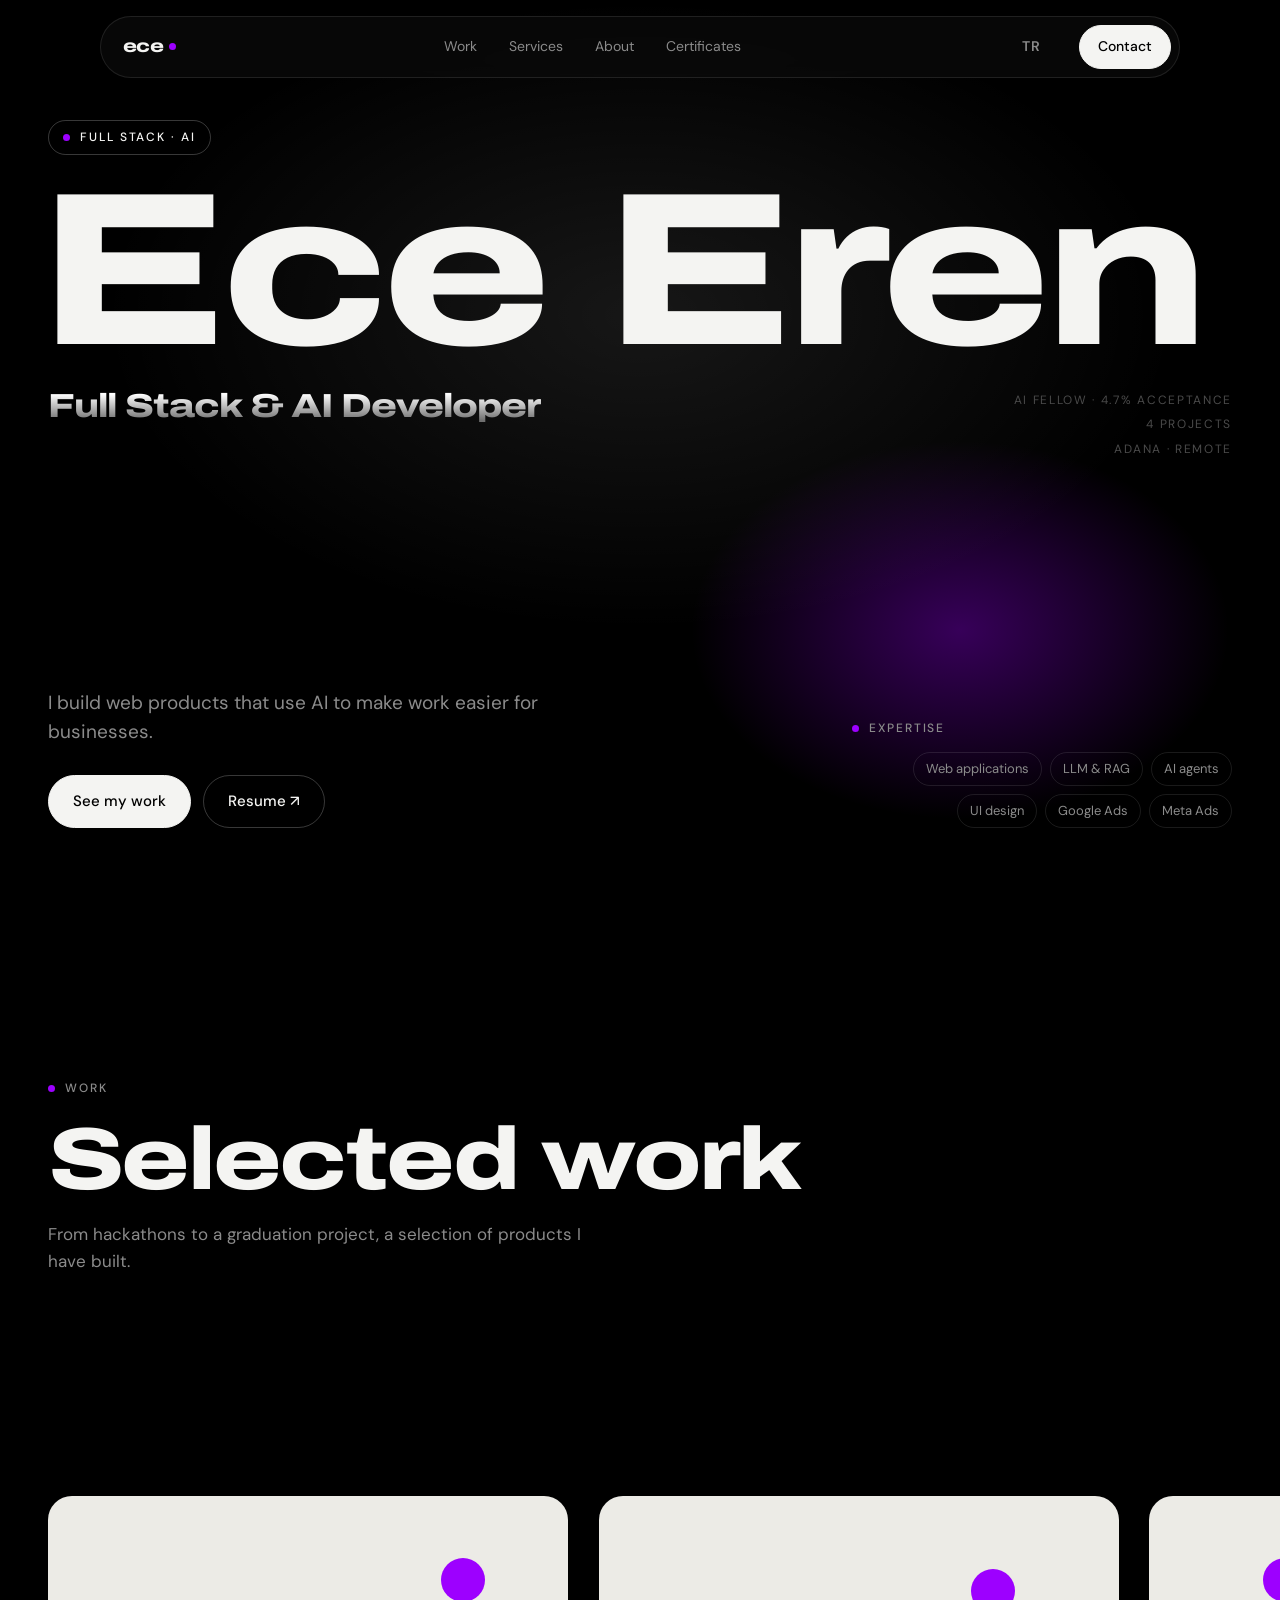
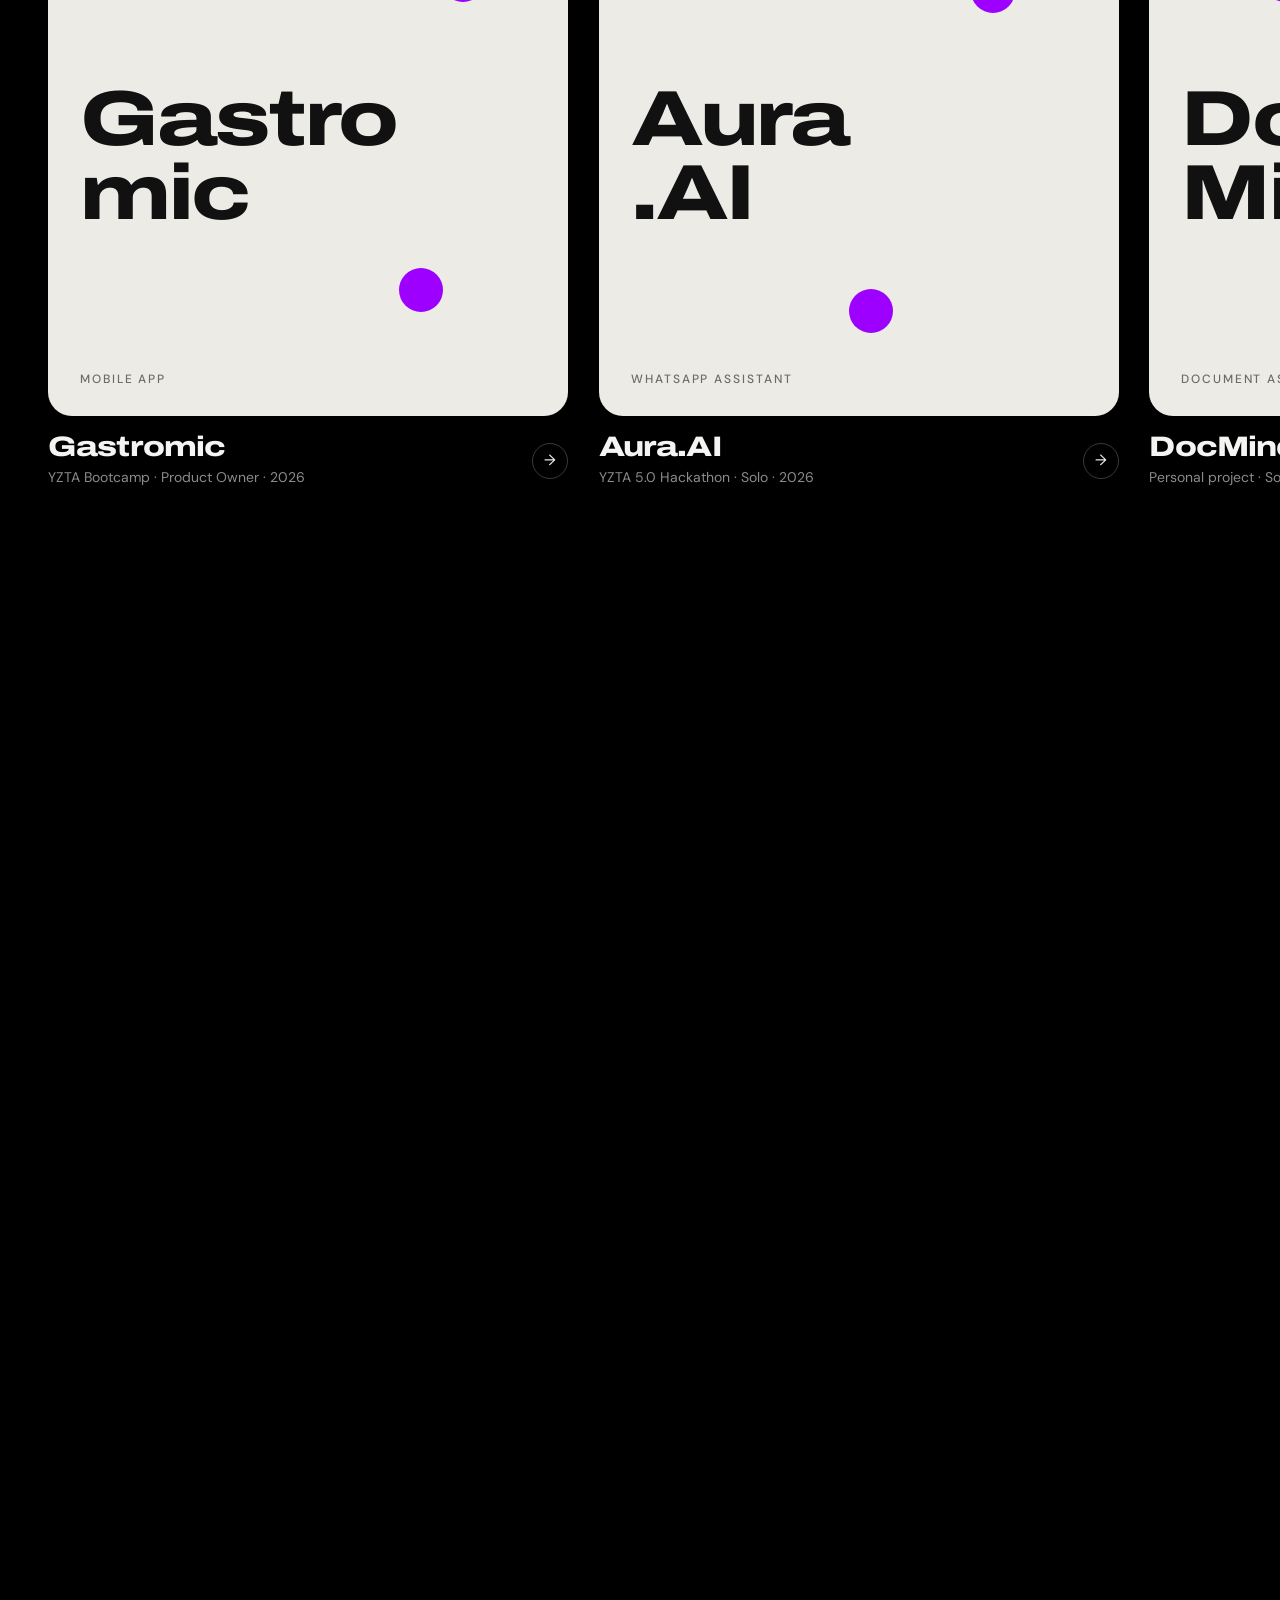
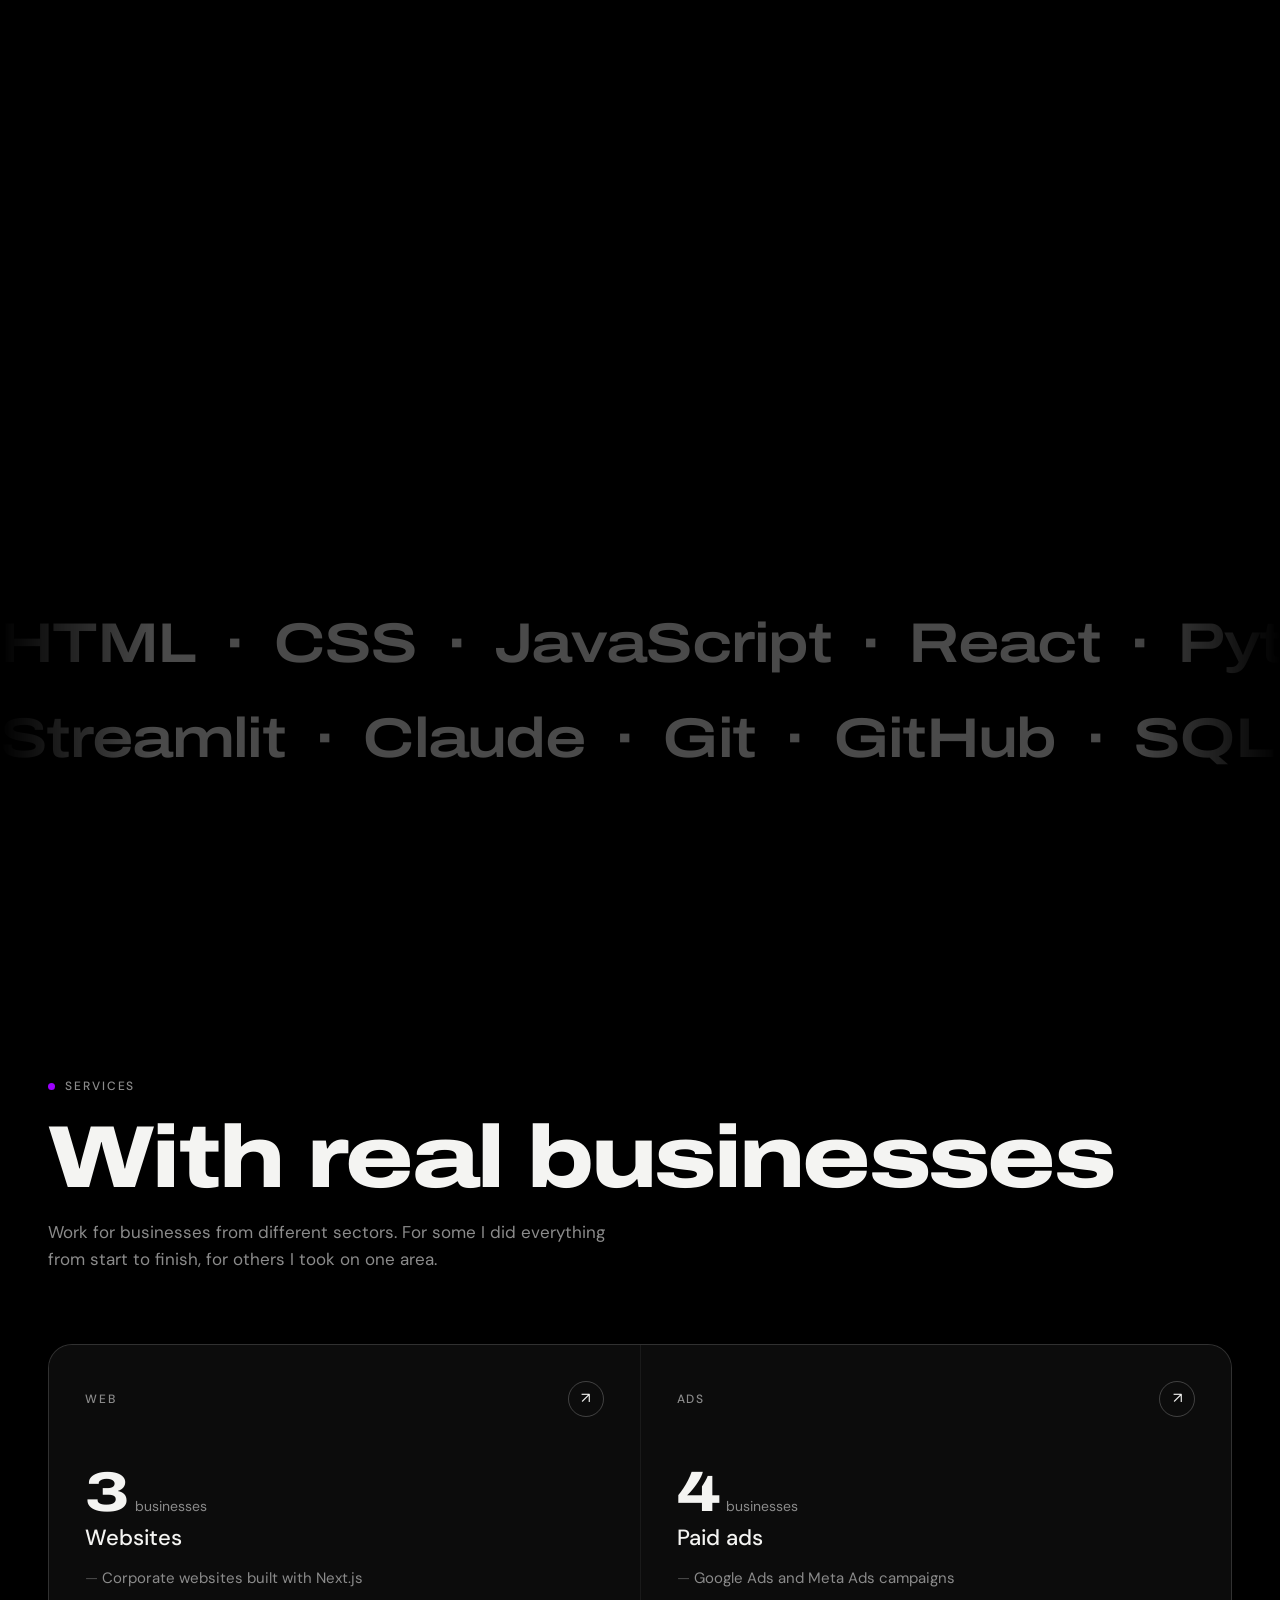
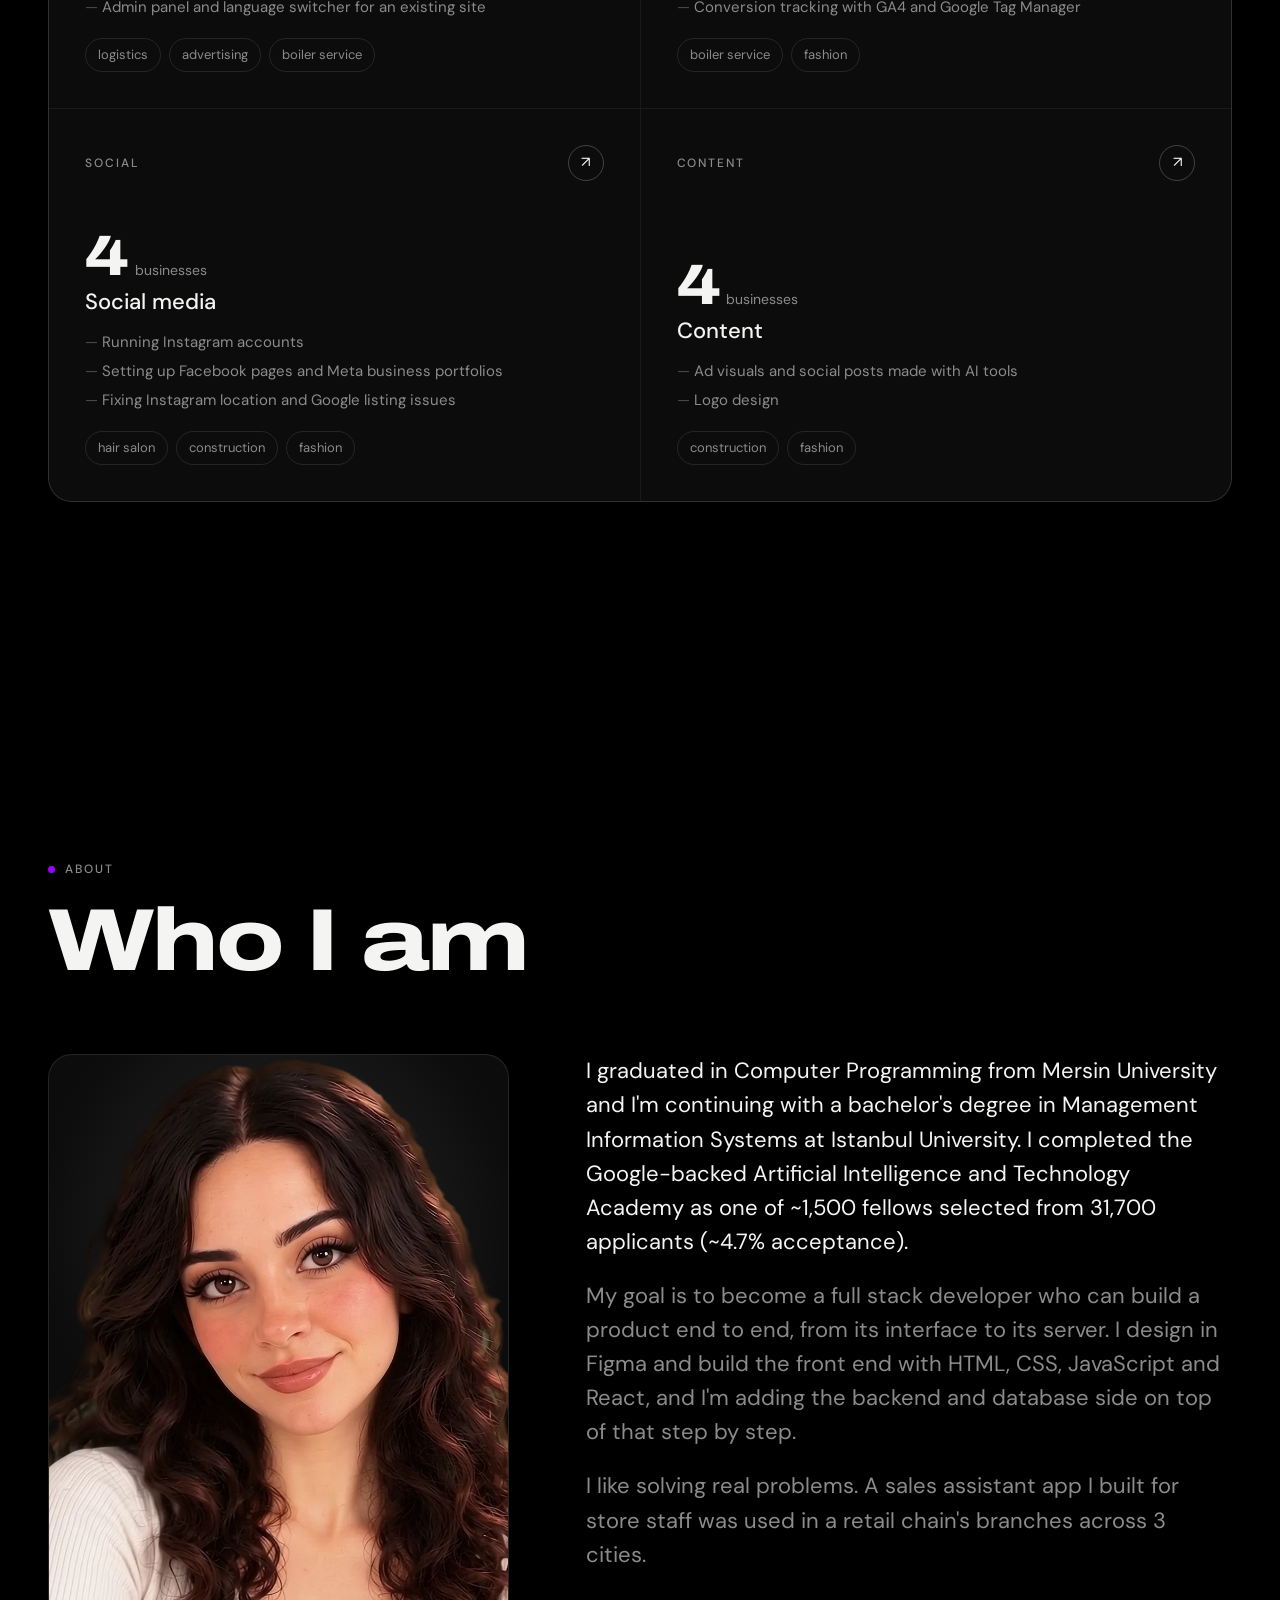
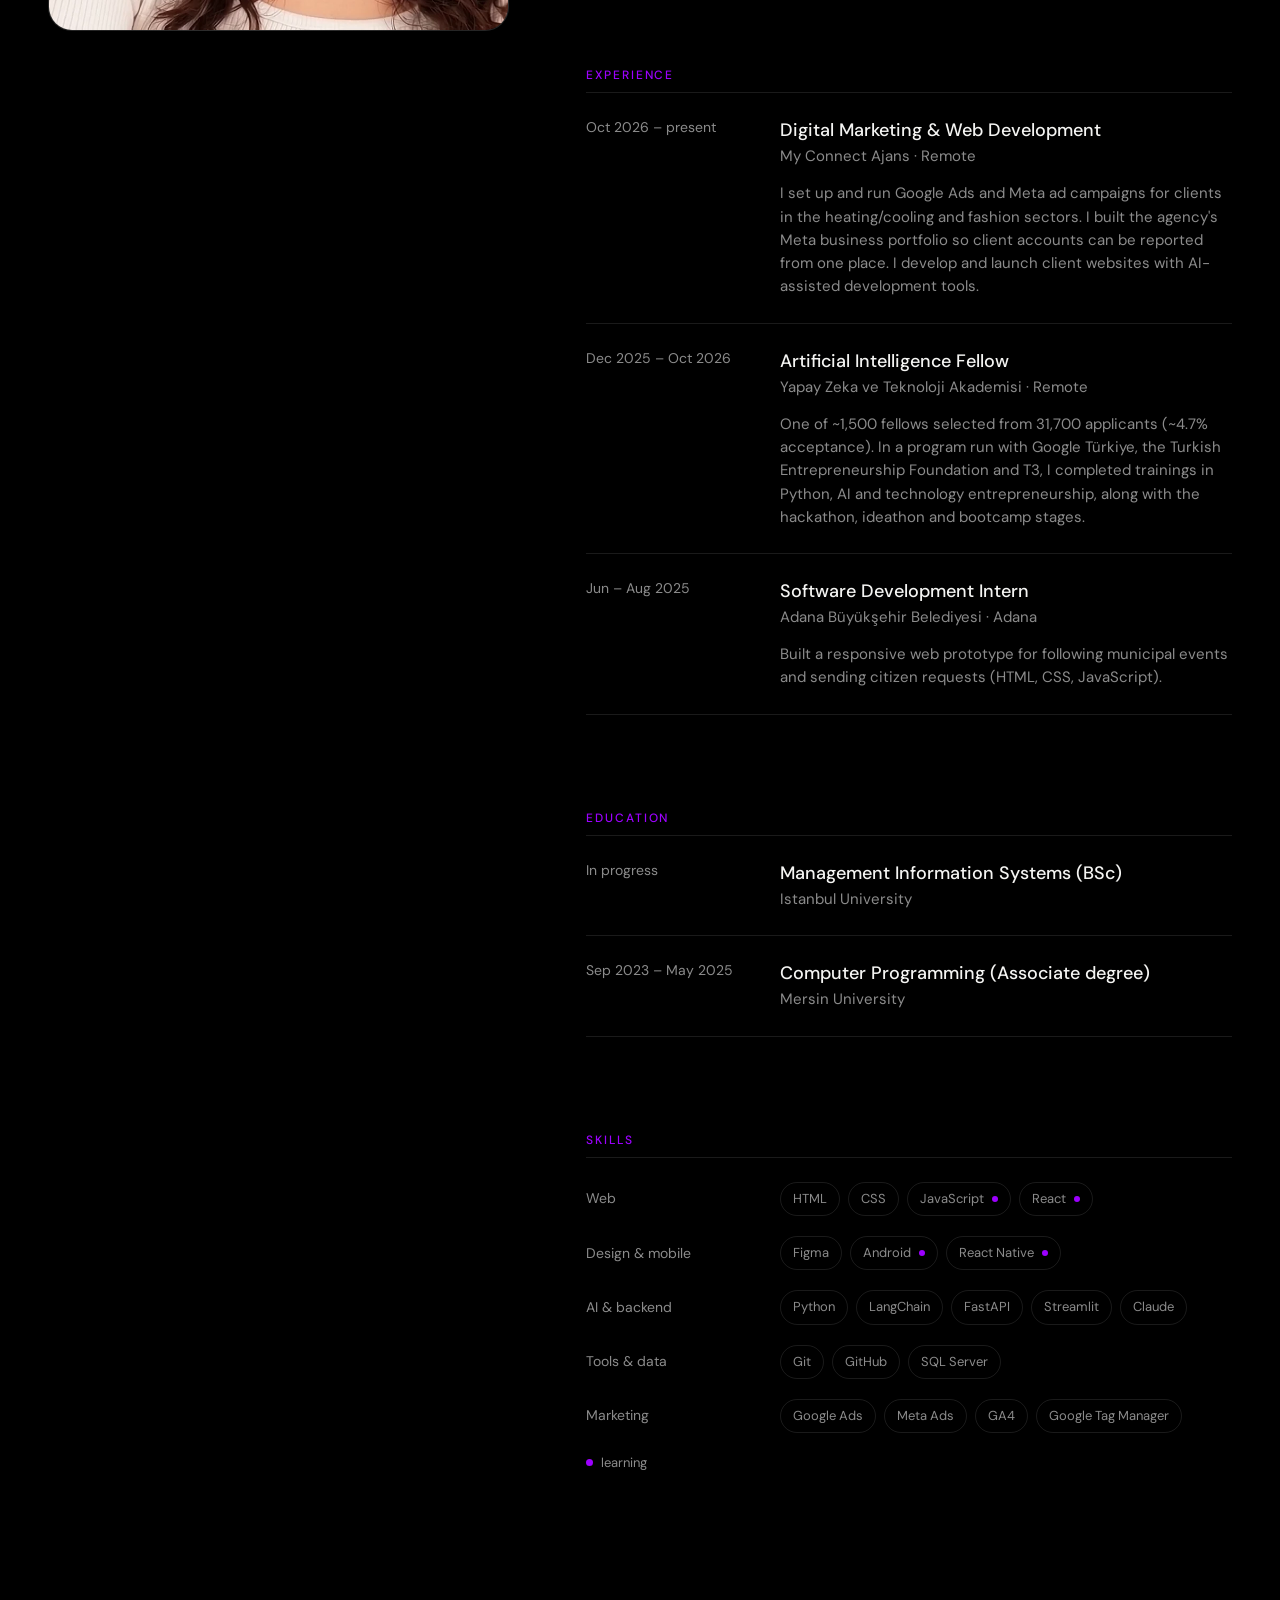
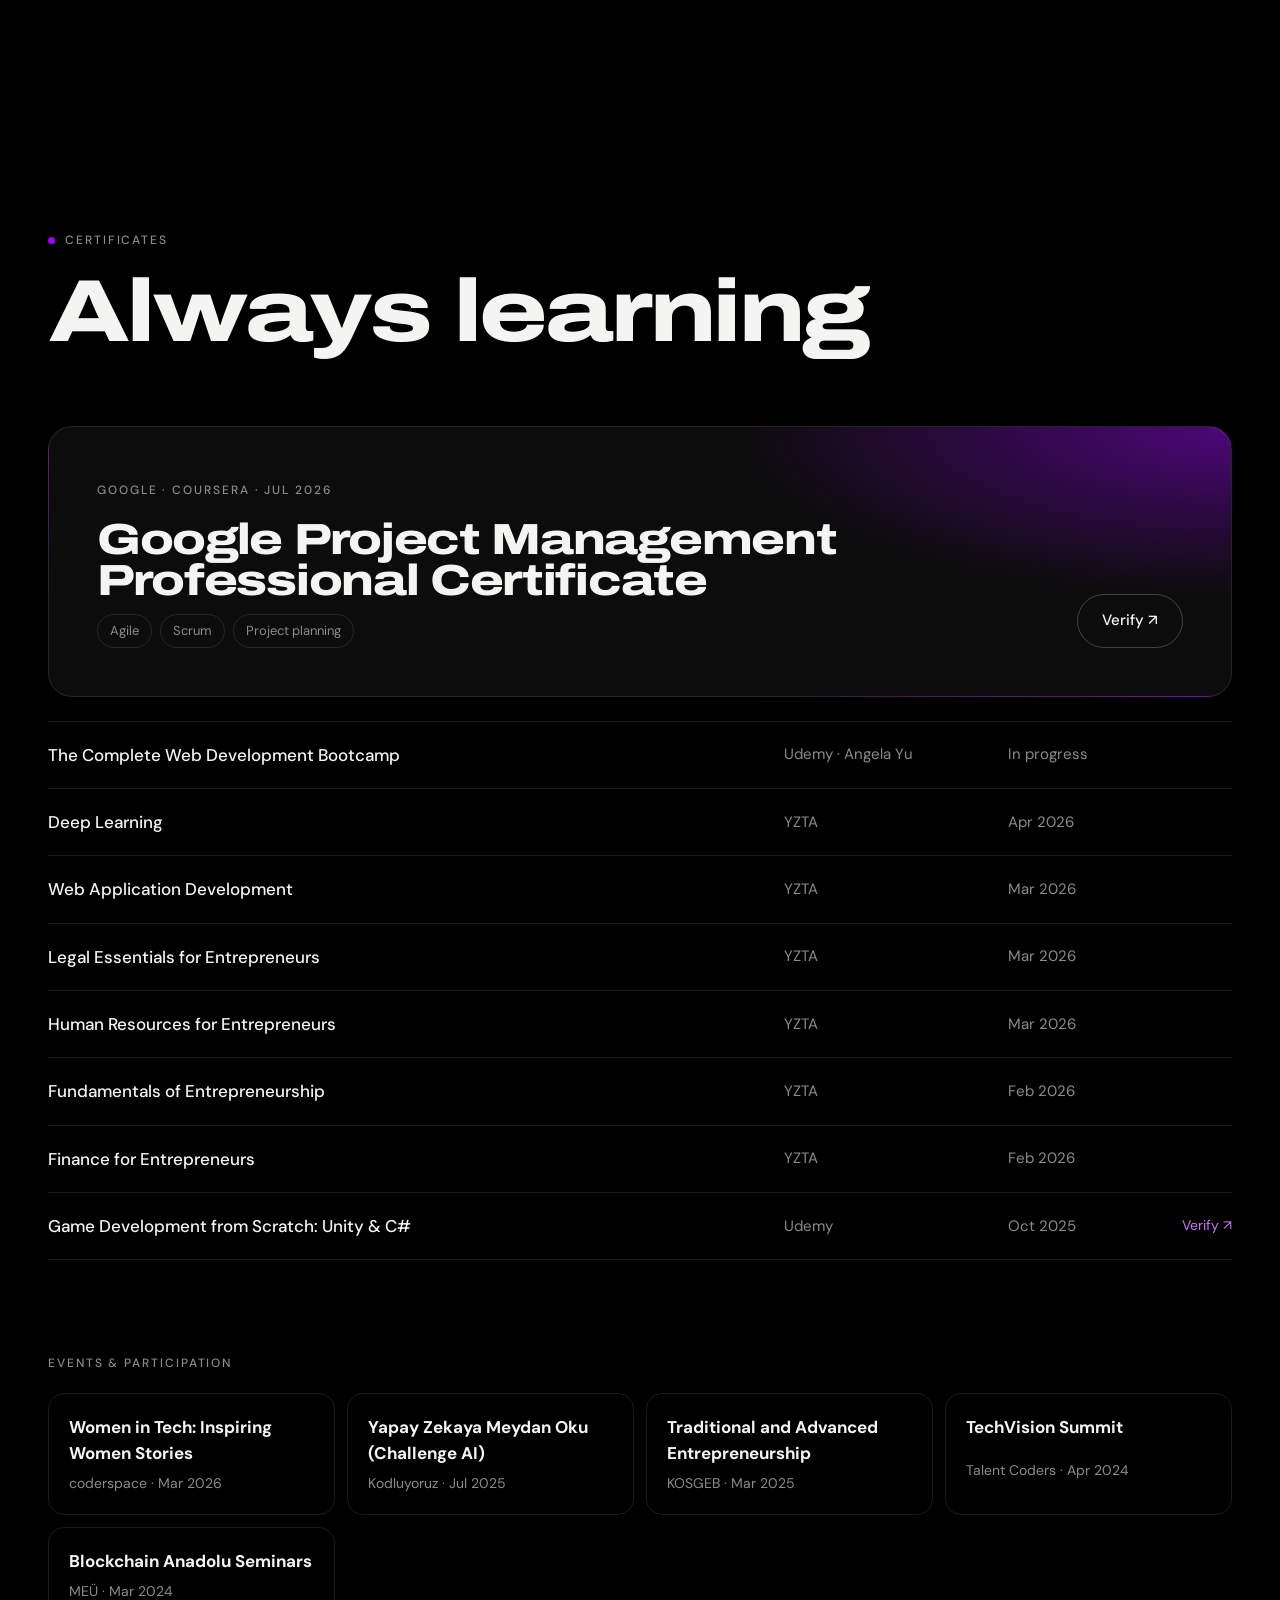
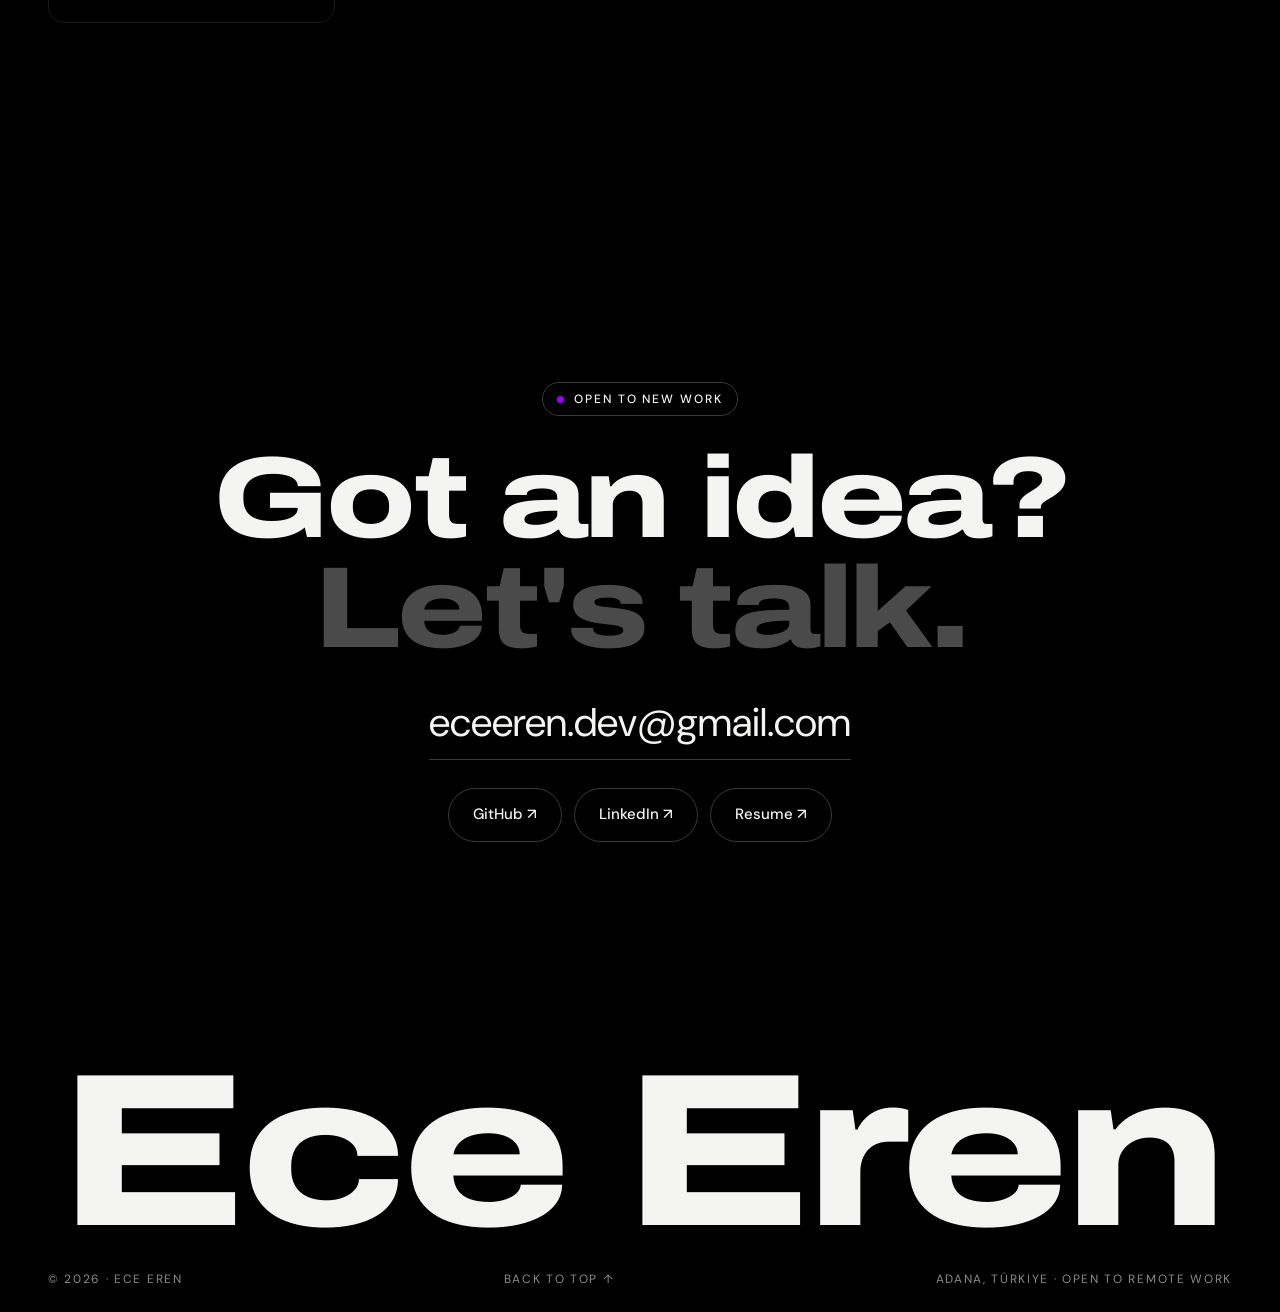
==== en/index.html @ c2cc489f "Portfolio site: TR and EN pages, project pages, cursor effect" ====
<!doctype html>
<html lang="en">
<head>
  <meta charset="UTF-8">
  <meta name="viewport" content="width=device-width, initial-scale=1">
  <title>Ece Eren — Full Stack &amp; AI Developer</title>
  <meta name="description" content="Ece Eren: full stack developer focused on AI. Projects, services, experience and contact.">
  <meta name="theme-color" content="#000000">
  <link rel="icon" href="/favicon.svg" type="image/svg+xml">
  <link rel="alternate" hreflang="tr" href="/">
  <link rel="alternate" hreflang="en" href="/en/">

  <link rel="preconnect" href="https://fonts.googleapis.com">
  <link rel="preconnect" href="https://fonts.gstatic.com" crossorigin>
  <link rel="stylesheet" href="https://fonts.googleapis.com/css2?family=Archivo:wdth,wght@125,600;125,800&family=DM+Sans:opsz,wght@9..40,400;9..40,500&display=swap">
  <link rel="stylesheet" href="/assets/css/style.css">
  <script src="/assets/js/cursor.js" defer></script>
</head>
<body>

  <!-- ===== NAVBAR ===== -->
  <header class="nav">
    <a class="nav__logo" href="/en/">ece<span class="dot"></span></a>
    <nav class="nav__links" aria-label="Main menu">
      <a href="#work">Work</a>
      <a href="#services">Services</a>
      <a href="#about">About</a>
      <a href="#certificates">Certificates</a>
    </nav>
    <a class="nav__lang" href="/" hreflang="tr" lang="tr" title="Türkçe'ye geç">TR</a>
    <a class="btn btn--solid" href="#contact">Contact</a>
  </header>

  <main>

    <!-- ===== HERO ===== -->
    <section class="hero">
      <span class="label label--pill rise"><span class="dot"></span>Full stack · AI</span>
      <h1 class="hero__name display rise rise--2" aria-label="Ece Eren"><span aria-hidden="true"><span class="ch">E</span><span class="ch">c</span><span class="ch">e</span> <span class="ch">E</span><span class="ch">r</span><span class="ch">e</span><span class="ch">n</span></span></h1>

      <div class="hero__sub rise rise--3">
        <p class="hero__title display fade-text">Full Stack &amp; AI Developer</p>
        <ul class="hero__meta">
          <li>AI fellow · 4.7% acceptance</li>
          <li>4 projects</li>
          <li>Adana · remote</li>
        </ul>
      </div>

      <div class="hero__bottom">
        <div class="hero__intro rise rise--4">
          <p class="hero__text">I build web products that use AI to make work easier for businesses.</p>
          <div class="btn-row">
            <a class="btn btn--solid" href="#work">See my work</a>
            <a class="btn" href="/assets/cv/Ece_Eren_CV_EN.pdf" target="_blank" rel="noopener">Resume ↗</a>
          </div>
        </div>

        <div class="expertise rise rise--4">
          <span class="label"><span class="dot"></span>Expertise</span>
          <div class="chips"><span class="chip">Web applications</span><span class="chip">LLM &amp; RAG</span><span class="chip">AI agents</span><span class="chip">UI design</span><span class="chip">Google Ads</span><span class="chip">Meta Ads</span></div>
        </div>
      </div>
    </section>

    <!-- ===== WORK ===== -->
    <section id="work" aria-labelledby="work-title">
      <div class="container work-head">
        <div class="section-head reveal">
          <span class="label"><span class="dot"></span>Work</span>
          <h2 id="work-title" class="display">Selected work</h2>
          <p>From hackathons to a graduation project, a selection of products I have built.</p>
        </div>
      </div>

      <div class="work">
        <div class="work__sticky">
          <div class="work__track">

            <a class="card" href="/en/projects/gastromic.html">
              <div class="card__media">
                <div class="card__type display" aria-hidden="true">
                  <span class="dot"></span><span class="dot"></span>
                  <span>Gastro<br>mic</span>
                  <span class="card__kind">Mobile app</span>
                </div>
              </div>
              <div class="card__info">
                <div>
                  <h3 class="card__title display">Gastromic</h3>
                  <p class="card__sub">YZTA Bootcamp · Product Owner · 2026</p>
                </div>
                <span class="arrow" aria-hidden="true">→</span>
              </div>
            </a>

            <a class="card" href="/en/projects/aura-ai.html">
              <div class="card__media">
                <div class="card__type display" aria-hidden="true">
                  <span class="dot"></span><span class="dot"></span>
                  <span>Aura<br>.AI</span>
                  <span class="card__kind">WhatsApp assistant</span>
                </div>
              </div>
              <div class="card__info">
                <div>
                  <h3 class="card__title display">Aura.AI</h3>
                  <p class="card__sub">YZTA 5.0 Hackathon · Solo · 2026</p>
                </div>
                <span class="arrow" aria-hidden="true">→</span>
              </div>
            </a>

            <a class="card" href="/en/projects/docmind-ai.html">
              <div class="card__media">
                <div class="card__type display" aria-hidden="true">
                  <span class="dot"></span><span class="dot"></span>
                  <span>Doc<br>Mind</span>
                  <span class="card__kind">Document assistant · RAG</span>
                </div>
              </div>
              <div class="card__info">
                <div>
                  <h3 class="card__title display">DocMind-AI</h3>
                  <p class="card__sub">Personal project · Solo · 2026</p>
                </div>
                <span class="arrow" aria-hidden="true">→</span>
              </div>
            </a>

            <a class="card" href="/en/projects/expotrack.html">
              <div class="card__media">
                <div class="card__type display" aria-hidden="true">
                  <span class="dot"></span><span class="dot"></span>
                  <span>Expo<br>Track</span>
                  <span class="card__kind">Web app</span>
                </div>
              </div>
              <div class="card__info">
                <div>
                  <h3 class="card__title display">ExpoTrack</h3>
                  <p class="card__sub">Graduation project · 2025</p>
                </div>
                <span class="arrow" aria-hidden="true">→</span>
              </div>
            </a>

          </div>
        </div>
      </div>
    </section>

    <!-- ===== TECH MARQUEE ===== -->
    <div class="marquee" aria-label="Technologies I use">
      <div class="marquee__track">
        <span>HTML</span><span>CSS</span><span>JavaScript</span><span>React</span><span>Python</span><span>FastAPI</span><span>LangChain</span><span>Figma</span>
        <span aria-hidden="true">HTML</span><span aria-hidden="true">CSS</span><span aria-hidden="true">JavaScript</span><span aria-hidden="true">React</span><span aria-hidden="true">Python</span><span aria-hidden="true">FastAPI</span><span aria-hidden="true">LangChain</span><span aria-hidden="true">Figma</span>
      </div>
      <div class="marquee__track marquee__track--reverse" aria-hidden="true">
        <span>Streamlit</span><span>Claude</span><span>Git</span><span>GitHub</span><span>SQL Server</span><span>Google Ads</span><span>Meta Ads</span><span>GA4</span>
        <span>Streamlit</span><span>Claude</span><span>Git</span><span>GitHub</span><span>SQL Server</span><span>Google Ads</span><span>Meta Ads</span><span>GA4</span>
      </div>
    </div>

    <!-- ===== SERVICES ===== -->
    <section id="services" class="section" aria-labelledby="services-title">
      <div class="container">
        <div class="section-head reveal">
          <span class="label"><span class="dot"></span>Services</span>
          <h2 id="services-title" class="display">With real businesses</h2>
          <p>Work for businesses from different sectors. For some I did everything from start to finish, for others I took on one area.</p>
        </div>

        <div class="services reveal">
          <a class="service" href="#contact">
            <div class="service__top">
              <span class="label">Web</span>
              <span class="arrow" aria-hidden="true">↗</span>
            </div>
            <div>
              <p class="service__count">3<small>businesses</small></p>
              <h3>Websites</h3>
              <ul>
                <li>Corporate websites built with Next.js</li>
                <li>Admin panel and language switcher for an existing site</li>
              </ul>
              <div class="chips"><span class="chip">logistics</span><span class="chip">advertising</span><span class="chip">boiler service</span></div>
            </div>
          </a>

          <a class="service" href="#contact">
            <div class="service__top">
              <span class="label">Ads</span>
              <span class="arrow" aria-hidden="true">↗</span>
            </div>
            <div>
              <p class="service__count">4<small>businesses</small></p>
              <h3>Paid ads</h3>
              <ul>
                <li>Google Ads and Meta Ads campaigns</li>
                <li>Conversion tracking with GA4 and Google Tag Manager</li>
              </ul>
              <div class="chips"><span class="chip">boiler service</span><span class="chip">fashion</span></div>
            </div>
          </a>

          <a class="service" href="#contact">
            <div class="service__top">
              <span class="label">Social</span>
              <span class="arrow" aria-hidden="true">↗</span>
            </div>
            <div>
              <p class="service__count">4<small>businesses</small></p>
              <h3>Social media</h3>
              <ul>
                <li>Running Instagram accounts</li>
                <li>Setting up Facebook pages and Meta business portfolios</li>
                <li>Fixing Instagram location and Google listing issues</li>
              </ul>
              <div class="chips"><span class="chip">hair salon</span><span class="chip">construction</span><span class="chip">fashion</span></div>
            </div>
          </a>

          <a class="service" href="#contact">
            <div class="service__top">
              <span class="label">Content</span>
              <span class="arrow" aria-hidden="true">↗</span>
            </div>
            <div>
              <p class="service__count">4<small>businesses</small></p>
              <h3>Content</h3>
              <ul>
                <li>Ad visuals and social posts made with AI tools</li>
                <li>Logo design</li>
              </ul>
              <div class="chips"><span class="chip">construction</span><span class="chip">fashion</span></div>
            </div>
          </a>
        </div>
      </div>
    </section>

    <!-- ===== ABOUT ===== -->
    <section id="about" class="section" aria-labelledby="about-title">
      <div class="container">
        <div class="section-head reveal">
          <span class="label"><span class="dot"></span>About</span>
          <h2 id="about-title" class="display">Who I am</h2>
        </div>

        <div class="about">
          <div class="about__portrait">
            <img src="/assets/img/portrait.webp" alt="Illustrated portrait of Ece Eren" loading="lazy">
          </div>

          <div>
            <div class="story reveal">
              <p>I graduated in Computer Programming from Mersin University and I'm continuing with a bachelor's degree in Management Information Systems at Istanbul University. I completed the Google-backed Artificial Intelligence and Technology Academy as one of ~1,500 fellows selected from 31,700 applicants (~4.7% acceptance).</p>
              <p>My goal is to become a full stack developer who can build a product end to end, from its interface to its server. I design in Figma and build the front end with HTML, CSS, JavaScript and React, and I'm adding the backend and database side on top of that step by step.</p>
              <p>I like solving real problems. A sales assistant app I built for store staff was used in a retail chain's branches across 3 cities.</p>
            </div>

            <div class="block reveal">
              <h3 class="label">Experience</h3>
              <div class="rows">
                <div class="row">
                  <span class="row__time">Oct 2026 – present</span>
                  <div><p class="row__title">Digital Marketing &amp; Web Development</p><p class="row__org">My Connect Ajans · Remote</p></div>
                  <p class="row__desc">I set up and run Google Ads and Meta ad campaigns for clients in the heating/cooling and fashion sectors. I built the agency's Meta business portfolio so client accounts can be reported from one place. I develop and launch client websites with AI-assisted development tools.</p>
                </div>
                <div class="row">
                  <span class="row__time">Dec 2025 – Oct 2026</span>
                  <div><p class="row__title">Artificial Intelligence Fellow</p><p class="row__org">Yapay Zeka ve Teknoloji Akademisi · Remote</p></div>
                  <p class="row__desc">One of ~1,500 fellows selected from 31,700 applicants (~4.7% acceptance). In a program run with Google Türkiye, the Turkish Entrepreneurship Foundation and T3, I completed trainings in Python, AI and technology entrepreneurship, along with the hackathon, ideathon and bootcamp stages.</p>
                </div>
                <div class="row">
                  <span class="row__time">Jun – Aug 2025</span>
                  <div><p class="row__title">Software Development Intern</p><p class="row__org">Adana Büyükşehir Belediyesi · Adana</p></div>
                  <p class="row__desc">Built a responsive web prototype for following municipal events and sending citizen requests (HTML, CSS, JavaScript).</p>
                </div>
              </div>
            </div>

            <div class="block reveal">
              <h3 class="label">Education</h3>
              <div class="rows">
                <div class="row">
                  <span class="row__time">In progress</span>
                  <div><p class="row__title">Management Information Systems (BSc)</p><p class="row__org">Istanbul University</p></div>
                </div>
                <div class="row">
                  <span class="row__time">Sep 2023 – May 2025</span>
                  <div><p class="row__title">Computer Programming (Associate degree)</p><p class="row__org">Mersin University</p></div>
                </div>
              </div>
            </div>

            <div class="block reveal">
              <h3 class="label">Skills</h3>
              <div class="skills">
                <div class="skills__group"><span>Web</span><div class="chips"><span class="chip">HTML</span><span class="chip">CSS</span><span class="chip chip--learning">JavaScript</span><span class="chip chip--learning">React</span></div></div>
                <div class="skills__group"><span>Design &amp; mobile</span><div class="chips"><span class="chip">Figma</span><span class="chip chip--learning">Android</span><span class="chip chip--learning">React Native</span></div></div>
                <div class="skills__group"><span>AI &amp; backend</span><div class="chips"><span class="chip">Python</span><span class="chip">LangChain</span><span class="chip">FastAPI</span><span class="chip">Streamlit</span><span class="chip">Claude</span></div></div>
                <div class="skills__group"><span>Tools &amp; data</span><div class="chips"><span class="chip">Git</span><span class="chip">GitHub</span><span class="chip">SQL Server</span></div></div>
                <div class="skills__group"><span>Marketing</span><div class="chips"><span class="chip">Google Ads</span><span class="chip">Meta Ads</span><span class="chip">GA4</span><span class="chip">Google Tag Manager</span></div></div>
                <p class="skills__note"><span class="dot"></span>learning</p>
              </div>
            </div>
          </div>
        </div>
      </div>
    </section>

    <!-- ===== CERTIFICATES ===== -->
    <section id="certificates" class="section" aria-labelledby="certificates-title">
      <div class="container">
        <div class="section-head reveal">
          <span class="label"><span class="dot"></span>Certificates</span>
          <h2 id="certificates-title" class="display">Always learning</h2>
        </div>

        <article class="featured reveal">
          <div>
            <span class="label">Google · Coursera · Jul 2026</span>
            <h3 class="display">Google Project Management Professional Certificate</h3>
            <div class="chips"><span class="chip">Agile</span><span class="chip">Scrum</span><span class="chip">Project planning</span></div>
          </div>
          <a class="btn" href="https://www.coursera.org/account/accomplishments/specialization/FNIEBU8DW3OX" target="_blank" rel="noopener">Verify ↗</a>
        </article>

        <div class="certs reveal">
          <div class="cert"><span class="cert__title">The Complete Web Development Bootcamp</span><span class="cert__issuer">Udemy · Angela Yu</span><span class="cert__date">In progress</span><span></span></div>
          <div class="cert"><span class="cert__title">Deep Learning</span><span class="cert__issuer">YZTA</span><span class="cert__date">Apr 2026</span><span></span></div>
          <div class="cert"><span class="cert__title">Web Application Development</span><span class="cert__issuer">YZTA</span><span class="cert__date">Mar 2026</span><span></span></div>
          <div class="cert"><span class="cert__title">Legal Essentials for Entrepreneurs</span><span class="cert__issuer">YZTA</span><span class="cert__date">Mar 2026</span><span></span></div>
          <div class="cert"><span class="cert__title">Human Resources for Entrepreneurs</span><span class="cert__issuer">YZTA</span><span class="cert__date">Mar 2026</span><span></span></div>
          <div class="cert"><span class="cert__title">Fundamentals of Entrepreneurship</span><span class="cert__issuer">YZTA</span><span class="cert__date">Feb 2026</span><span></span></div>
          <div class="cert"><span class="cert__title">Finance for Entrepreneurs</span><span class="cert__issuer">YZTA</span><span class="cert__date">Feb 2026</span><span></span></div>
          <div class="cert"><span class="cert__title">Game Development from Scratch: Unity &amp; C#</span><span class="cert__issuer">Udemy</span><span class="cert__date">Oct 2025</span><a href="https://www.udemy.com/certificate/UC-e2d40ee0-10ef-4b08-bf95-795d904fab28/" target="_blank" rel="noopener">Verify ↗</a></div>
        </div>

        <div class="block reveal">
          <h3 class="label" style="margin-bottom: 20px;">Events &amp; participation</h3>
          <div class="events">
            <div class="event"><strong>Women in Tech: Inspiring Women Stories</strong><span>coderspace · Mar 2026</span></div>
            <div class="event"><strong>Yapay Zekaya Meydan Oku (Challenge AI)</strong><span>Kodluyoruz · Jul 2025</span></div>
            <div class="event"><strong>Traditional and Advanced Entrepreneurship</strong><span>KOSGEB · Mar 2025</span></div>
            <div class="event"><strong>TechVision Summit</strong><span>Talent Coders · Apr 2024</span></div>
            <div class="event"><strong>Blockchain Anadolu Seminars</strong><span>MEÜ · Mar 2024</span></div>
          </div>
        </div>
      </div>
    </section>

    <!-- ===== CONTACT ===== -->
    <section id="contact" class="section" aria-labelledby="contact-title">
      <div class="container contact reveal">
        <span class="label label--pill"><span class="dot"></span>Open to new work</span>
        <h2 id="contact-title" class="display">Got an idea?<span class="fade"> Let's talk.</span></h2>
        <a class="contact__mail" href="mailto:eceeren.dev@gmail.com">eceeren.dev@gmail.com</a>
        <div class="btn-row" style="justify-content: center;">
          <a class="btn" href="https://github.com/erenece" target="_blank" rel="noopener">GitHub ↗</a>
          <a class="btn" href="https://www.linkedin.com/in/ece-eren-7806ab247" target="_blank" rel="noopener">LinkedIn ↗</a>
          <a class="btn" href="/assets/cv/Ece_Eren_CV_EN.pdf" target="_blank" rel="noopener">Resume ↗</a>
        </div>
      </div>
    </section>

  </main>

  <!-- ===== FOOTER ===== -->
  <footer class="footer">
    <p class="footer__mark display" aria-hidden="true">Ece Eren</p>
    <div class="footer__meta">
      <span>© 2026 · Ece Eren</span>
      <a href="#">Back to top ↑</a>
      <span>Adana, Türkiye · open to remote work</span>
    </div>
  </footer>

</body>
</html>
---- assets/css/style.css ----
/* =========================================================
   Ece Eren — Portfolyo
   Sadece CSS. JavaScript yok.

   İçindekiler
   1. Değişkenler (renk, font, boşluk)  <- renkleri buradan değiştir
   2. Temel ayarlar
   3. Ortak parçalar (buton, etiket, başlık)
   4. Navbar
   5. Hero
   6. Projeler (yatay kayan kartlar)
   7. Teknoloji şeridi (marquee)
   8. Hizmetler
   9. Hakkımda
   10. Sertifikalar
   11. İletişim + footer
   12. Proje detay sayfası
   13. Animasyonlar
   ========================================================= */


/* ---------- 1. Değişkenler ---------- */
:root {
  --bg: #000;
  --surface: #0c0c0c;
  --surface-2: #151515;
  --line: rgba(255, 255, 255, 0.1);
  --line-strong: rgba(255, 255, 255, 0.22);
  --text: #f4f4f2;
  --muted: #8b8b8b;
  --faint: #4a4a4a;
  --accent: #9d00ff;          /* tek vurgu rengi (mor). Sitedeki bütün mor buradan gelir */
  --on-accent: #fff;          /* mor zemin üstündeki yazı/ikon rengi (koyu mor + siyah yazı okunmaz) */
  --accent-light: color-mix(in srgb, var(--accent) 55%, #fff); /* siyah zeminde görünmesi gereken ince detaylar için */

  --font-display: 'Archivo', system-ui, sans-serif;
  --font-body: 'DM Sans', system-ui, sans-serif;

  --gutter: clamp(16px, 4vw, 48px);
  --card: min(64vh, 520px, 82vw);   /* proje kartlarının kenar uzunluğu */
  --max: 1240px;
  --radius: 24px;
}


/* ---------- 2. Temel ayarlar ---------- */
*,
*::before,
*::after { box-sizing: border-box; }

html { scroll-behavior: smooth; scroll-padding-top: 96px; }

body {
  margin: 0;
  background: var(--bg);
  color: var(--text);
  font-family: var(--font-body);
  font-size: 17px;
  line-height: 1.55;
  -webkit-font-smoothing: antialiased;
  overflow-x: clip;
}

img, video { display: block; max-width: 100%; }
a { color: inherit; text-decoration: none; }
h1, h2, h3, p, ul, ol { margin: 0; }
ul, ol { padding: 0; list-style: none; }

::selection { background: var(--accent); color: var(--on-accent); }

:focus-visible { outline: 2px solid var(--accent-light); outline-offset: 3px; border-radius: 6px; }

.container { width: min(var(--max), 100% - 2 * var(--gutter)); margin-inline: auto; }

.section { padding-block: clamp(96px, 14vw, 180px); }


/* ---------- 3. Ortak parçalar ---------- */

/* geniş, kalın başlık fontu */
.display {
  font-family: var(--font-display);
  font-stretch: 125%;
  font-weight: 800;
  letter-spacing: -0.03em;
  line-height: 0.95;
}

/* küçük, büyük harfli, aralıklı etiket */
.label {
  display: inline-flex;
  align-items: center;
  gap: 10px;
  font-size: 12px;
  font-weight: 500;
  letter-spacing: 0.16em;
  text-transform: uppercase;
  color: var(--muted);
}

.label--pill {
  padding: 7px 14px;
  border: 1px solid var(--line-strong);
  border-radius: 999px;
  color: var(--text);
}

.dot {
  width: 7px;
  height: 7px;
  border-radius: 50%;
  background: var(--accent);
  flex: none;
}

/* açık zeminli kapaklarda noktalar asıl koyu mor */
.card__type .dot,
.stage--type .dot { background: var(--accent); }

.section-head { display: grid; gap: 20px; margin-bottom: clamp(40px, 6vw, 72px); }
.section-head h2 { font-size: clamp(40px, 7vw, 88px); }
.section-head p { max-width: 560px; color: var(--muted); }

.btn {
  display: inline-flex;
  align-items: center;
  gap: 10px;
  padding: 14px 24px;
  border-radius: 999px;
  border: 1px solid var(--line-strong);
  font-size: 15px;
  font-weight: 500;
  transition: background 0.25s, color 0.25s, border-color 0.25s, transform 0.25s;
}

.btn:hover { border-color: var(--text); transform: translateY(-2px); }

.btn--solid { background: var(--text); color: #000; border-color: var(--text); }
.btn--solid:hover { background: var(--accent); border-color: var(--accent); color: var(--on-accent); }

.btn-row { display: flex; flex-wrap: wrap; gap: 12px; }

/* yuvarlak ok ikonu (kartların köşesinde) */
.arrow {
  display: grid;
  place-items: center;
  width: 36px;
  height: 36px;
  flex: none;
  border: 1px solid var(--line-strong);
  border-radius: 50%;
  font-size: 15px;
  transition: background 0.3s, color 0.3s, border-color 0.3s, transform 0.3s;
}

.chips { display: flex; flex-wrap: wrap; gap: 8px; }

.chip {
  padding: 6px 12px;
  border: 1px solid var(--line);
  border-radius: 999px;
  font-size: 13px;
  color: var(--muted);
}


/* ---------- 4. Navbar ---------- */
.nav {
  position: fixed;
  top: 16px;
  left: 50%;
  z-index: 50;
  translate: -50% 0;
  width: min(1080px, 100% - 32px);
  display: flex;
  align-items: center;
  gap: 24px;
  padding: 8px 8px 8px 22px;
  border: 1px solid var(--line);
  border-radius: 999px;
  background: rgba(12, 12, 12, 0.6);
  backdrop-filter: blur(16px);
  -webkit-backdrop-filter: blur(16px);
}

.nav__logo {
  font-family: var(--font-display);
  font-stretch: 125%;
  font-weight: 800;
  font-size: 18px;
  letter-spacing: -0.03em;
  display: flex;
  align-items: center;
  gap: 6px;
}

.nav__links { display: flex; gap: 4px; margin-inline: auto; }

.nav__links a,
.nav__lang {
  padding: 8px 14px;
  border-radius: 999px;
  font-size: 14px;
  color: var(--muted);
  transition: color 0.2s, background 0.2s;
}

.nav__links a:hover,
.nav__lang:hover { color: var(--text); background: var(--surface-2); }

.nav__lang { font-weight: 600; letter-spacing: 0.08em; }

.nav .btn { padding: 10px 18px; font-size: 14px; }

@media (max-width: 760px) {
  .nav__links { display: none; }
  .nav__lang { margin-left: auto; }
}


/* ---------- 5. Hero ----------
   Görünüm eski hero ile aynı (arka plan ışıkları, gradient yazı, etiket, butonlar).
   Sadece yerleşim değişti:
   üstte ekranı kaplayan isim, altında solda unvan / sağda kısa bilgiler,
   en altta solda açıklama + butonlar / sağda uzmanlık. */
.hero {
  position: relative;
  min-height: 100svh;
  display: grid;
  grid-template-rows: auto auto auto 1fr auto;
  padding: 120px var(--gutter) clamp(40px, 6vw, 72px);
  isolation: isolate;
}

/* arkadaki yumuşak gri ve mor ışık */
.hero::before {
  content: '';
  position: absolute;
  inset: 0;
  z-index: -1;
  background:
    radial-gradient(60% 50% at 50% 35%, rgba(255, 255, 255, 0.09), transparent 70%),
    radial-gradient(30% 30% at 75% 70%, color-mix(in srgb, var(--accent) 35%, transparent), transparent 70%);
}

.hero .label--pill { justify-self: start; margin-bottom: clamp(16px, 2vw, 28px); }

/* isim: font boyutu ekran genişliğine bağlı, satırı doldurur */
.hero__name {
  font-size: 17vw;
  line-height: 0.85;
  white-space: nowrap;
  margin-left: -0.04em;
}

/* isimdeki her harf ayrı bir <span class="ch">: imleç değince yavaşça mora döner,
   ayrılınca daha da yavaş eski rengine geri döner */
.hero__name .ch { transition: color 1.8s ease; }
.hero__name .ch:hover { color: var(--accent); transition-duration: 0.5s; }

/* beyazdan griye geçen yazı (eski hero'daki ikinci satır efekti) */
.fade-text,
.hero__name .fade {
  background: linear-gradient(180deg, #fff 10%, #6f6f6f 95%);
  -webkit-background-clip: text;
  background-clip: text;
  color: transparent;
}

.hero__sub {
  display: flex;
  justify-content: space-between;
  align-items: flex-start;
  gap: 24px;
  margin-top: clamp(16px, 2vw, 28px);
}

.hero__title { font-size: clamp(22px, 2.6vw, 40px); }

.hero__meta {
  display: grid;
  justify-items: end;
  gap: 6px;
  font-size: 12px;
  letter-spacing: 0.14em;
  text-transform: uppercase;
  color: var(--faint);
}

.hero__bottom {
  grid-row: 5;
  display: flex;
  justify-content: space-between;
  align-items: flex-end;
  gap: 48px;
  margin-top: 56px;
}

.hero__intro { display: grid; gap: 28px; }

.hero__text { max-width: 560px; color: var(--muted); font-size: clamp(16px, 1.6vw, 19px); }

.expertise { display: grid; gap: 14px; max-width: 380px; }
.expertise .chips { justify-content: flex-end; }

@media (max-width: 860px) {
  .hero__bottom { flex-direction: column; align-items: flex-start; }
  .expertise .chips { justify-content: flex-start; }
}

@media (max-width: 600px) {
  .hero__sub { flex-direction: column; gap: 12px; }
  .hero__meta { justify-items: start; }
}

/* ---------- 6. Projeler (yatay kayan kartlar) ----------
   Varsayılan (mobil, eski tarayıcı): kartlar parmakla yana kaydırılır.
   Destekleyen tarayıcıda + geniş ekranda: aşağı scroll edince kartlar sola kayar.
   Nasıl: bölüm ekrandan uzun (320vh). İçindeki alan sticky ile ekrana yapışır.
   Bölüm scroll edildikçe ilerleyen bir "zaman çizelgesi" (view-timeline)
   kart şeridinin sola kayma animasyonunu yürütür. */
.work-head { padding-top: clamp(96px, 14vw, 180px); }

.work__sticky {
  overflow-x: auto;
  scroll-snap-type: x mandatory;
  scrollbar-width: none;
  padding-bottom: 8px;
}

.work__sticky::-webkit-scrollbar { display: none; }

.work__track {
  display: flex;
  align-items: flex-end;
  gap: clamp(16px, 2.4vw, 32px);
  width: max-content;
  padding-inline: var(--gutter);
}

.card {
  display: grid;
  gap: 18px;
  scroll-snap-align: center;
}

/* bütün kartlar aynı boyda kare */
.card__media {
  position: relative;
  width: var(--card);
  aspect-ratio: 1;
  border-radius: var(--radius);
  overflow: hidden;
  background: var(--surface-2);
}

.card__info { display: flex; align-items: center; justify-content: space-between; gap: 16px; }

.card__title { font-size: clamp(22px, 2.2vw, 30px); }

.card__sub { margin-top: 6px; font-size: 14px; color: var(--muted); }

.card:hover .arrow { background: var(--accent); border-color: var(--accent); color: var(--on-accent); transform: rotate(-45deg); }

/* proje kapağı: açık zemin + büyük yazı + iki mor nokta
   cqw/cqh = kartın kendi genişliği/yüksekliğinin %1'i (container query birimi).
   Böylece yazı dar kartta küçülür, geniş kartta büyür. */
.card__media { container-type: size; }

.card__type {
  position: absolute;
  inset: 0;
  display: grid;
  align-content: center;
  padding: 32px;
  background: #ecebe6;
  color: #111;
  font-size: min(17cqw, 15cqh);
  transition: transform 0.7s cubic-bezier(0.2, 0.7, 0.2, 1);
}

.card:hover .card__type { transform: scale(1.03); }

.card__kind {
  position: absolute;
  left: 32px;
  bottom: 28px;
  font-family: var(--font-body);
  font-stretch: 100%;
  font-size: 12px;
  font-weight: 500;
  letter-spacing: 0.16em;
  line-height: 1.3;
  text-transform: uppercase;
  color: #6b6b6b;
}

.card__type .dot { position: absolute; width: 44px; height: 44px; }

/* her kartta noktalar farklı yerde */
.card:nth-child(1) .dot:nth-child(1) { top: 12%; right: 16%; }
.card:nth-child(1) .dot:nth-child(2) { bottom: 20%; right: 24%; }
.card:nth-child(2) .dot:nth-child(1) { top: 14%; right: 20%; }
.card:nth-child(2) .dot:nth-child(2) { bottom: 16%; left: 48%; }
.card:nth-child(3) .dot:nth-child(1) { top: 12%; left: 22%; }
.card:nth-child(3) .dot:nth-child(2) { bottom: 24%; right: 12%; }
.card:nth-child(4) .dot:nth-child(1) { top: 14%; left: 26%; }
.card:nth-child(4) .dot:nth-child(2) { bottom: 14%; right: 18%; }

@supports (animation-timeline: view()) {
  @media (min-width: 900px) and (prefers-reduced-motion: no-preference) {
    /* kaydırma mesafesi: bölüm 260vh, yani 160vh boyunca kartlar kayar */
    .work { height: 260vh; view-timeline: --work block; }

    .work__sticky {
      position: sticky;
      top: 0;
      height: 100vh;
      display: flex;
      align-items: center;
      overflow: hidden;
    }

    .work__track {
      animation: slide-left linear both;
      animation-timeline: --work;
      animation-range: contain 0% contain 100%;
    }
  }
}

@keyframes slide-left {
  /* son kart ekranın ortasına gelene kadar kay */
  to { transform: translateX(calc(-100% + 50vw + var(--card) / 2 + var(--gutter))); }
}


/* ---------- 7. Teknoloji şeridi (marquee) ----------
   Liste iki kere yazılı. Şerit kendi genişliğinin yarısı kadar kayınca
   ikinci liste birincinin yerine oturur, böylece döngü kesintisiz görünür. */
.marquee {
  display: grid;
  gap: 8px;
  padding-block: clamp(64px, 9vw, 120px);
  overflow: hidden;
  mask-image: linear-gradient(90deg, transparent, #000 12%, #000 88%, transparent);
  -webkit-mask-image: linear-gradient(90deg, transparent, #000 12%, #000 88%, transparent);
}

.marquee__track {
  display: flex;
  width: max-content;
  animation: marquee 45s linear infinite;
}

.marquee__track--reverse { animation-direction: reverse; }

.marquee__track span {
  display: flex;
  align-items: center;
  gap: 28px;
  margin-right: 28px;
  font-family: var(--font-display);
  font-stretch: 125%;
  font-weight: 600;
  font-size: clamp(28px, 4.4vw, 56px);
  letter-spacing: -0.03em;
  color: var(--faint);
  white-space: nowrap;
  transition: color 0.3s;
}

.marquee__track span::after { content: '·'; color: var(--faint); }

.marquee__track span:hover { color: var(--text); }

@keyframes marquee {
  to { transform: translateX(-50%); }
}


/* ---------- 8. Hizmetler ----------
   Izgara arka planı çizgi renginde, hücreler arasında 1px boşluk var:
   o boşluktan görünen arka plan ince çizgi gibi duruyor. */
.services {
  display: grid;
  grid-template-columns: repeat(2, 1fr);
  gap: 1px;
  background: var(--line);
  border: 1px solid var(--line);
  border-radius: var(--radius);
  overflow: hidden;
}

.service {
  position: relative;
  display: grid;
  align-content: space-between;
  gap: 48px;
  min-height: 300px;
  padding: clamp(24px, 3vw, 36px);
  background: var(--surface);
  transition: background 0.4s;
}

.service::before {
  content: '';
  position: absolute;
  inset: 0;
  background: radial-gradient(80% 70% at 85% 0%, rgba(255, 255, 255, 0.07), transparent 70%);
  opacity: 0;
  transition: opacity 0.4s;
}

.service:hover { background: var(--surface-2); }
.service:hover::before { opacity: 1; }
.service:hover .arrow { background: var(--accent); color: var(--on-accent); border-color: var(--accent); }

.service__top { display: flex; align-items: center; justify-content: space-between; }

.service__count {
  font-family: var(--font-display);
  font-stretch: 125%;
  font-weight: 800;
  font-size: 56px;
  letter-spacing: -0.04em;
  line-height: 1;
}

.service__count small { font-family: var(--font-body); font-size: 14px; font-weight: 400; letter-spacing: 0; color: var(--muted); margin-left: 8px; }

.service h3 { font-size: 22px; font-weight: 500; margin-bottom: 12px; }

.service ul { display: grid; gap: 6px; color: var(--muted); font-size: 15px; margin-bottom: 18px; }

.service li::before { content: '— '; color: var(--faint); }

@media (max-width: 760px) {
  .services { grid-template-columns: 1fr; }
}


/* ---------- 9. Hakkımda ---------- */
.about {
  display: grid;
  grid-template-columns: minmax(0, 5fr) minmax(0, 7fr);
  gap: clamp(32px, 6vw, 96px);
  align-items: start;
}

.about__portrait {
  position: sticky;
  top: 110px;
  aspect-ratio: 4 / 5;
  border-radius: var(--radius);
  overflow: hidden;
  border: 1px solid var(--line);
  background: radial-gradient(70% 60% at 50% 30%, #2a2a2a, var(--surface) 75%);
}

.about__portrait img { width: 100%; height: 100%; object-fit: cover; object-position: 50% 0%; }

.story { display: grid; gap: 20px; font-size: clamp(18px, 1.8vw, 22px); color: var(--muted); }
.story p:first-child { color: var(--text); }

.block { margin-top: clamp(56px, 7vw, 88px); }

.block > h3 { margin-bottom: 8px; }

/* Hakkımda'daki ara başlıklar (Deneyim, Eğitim, Yetenekler) mor */
.about .block > h3 { color: var(--accent); }

.rows { border-top: 1px solid var(--line); }

.row {
  display: grid;
  grid-template-columns: 170px 1fr;
  gap: 8px 24px;
  padding-block: 24px;
  border-bottom: 1px solid var(--line);
}

.row__time { font-size: 14px; color: var(--muted); }
.row__title { font-weight: 500; font-size: 18px; }
.row__org { color: var(--muted); font-size: 15px; }
.row__desc { grid-column: 2; color: var(--muted); font-size: 15px; margin-top: 6px; }

.skills { display: grid; gap: 20px; border-top: 1px solid var(--line); padding-top: 24px; }
.skills__group { display: grid; grid-template-columns: 170px 1fr; gap: 12px 24px; align-items: center; }
.skills__group > span { font-size: 14px; color: var(--muted); }
.chip--learning { display: inline-flex; align-items: center; gap: 8px; }
.chip--learning::after { content: ''; width: 6px; height: 6px; border-radius: 50%; background: var(--accent); }
.skills__note { font-size: 13px; color: var(--muted); display: flex; align-items: center; gap: 8px; }

@media (max-width: 860px) {
  .about { grid-template-columns: 1fr; }
  .about__portrait { position: relative; top: 0; max-width: 380px; }
}

@media (max-width: 600px) {
  .row, .skills__group { grid-template-columns: 1fr; }
  .row__desc { grid-column: 1; }
}


/* ---------- 10. Sertifikalar ---------- */
.featured {
  position: relative;
  display: grid;
  grid-template-columns: 1fr auto;
  gap: 24px 40px;
  align-items: end;
  padding: clamp(28px, 4vw, 48px);
  border: 1px solid var(--line);
  border-radius: var(--radius);
  background:
    radial-gradient(60% 90% at 100% 0%, color-mix(in srgb, var(--accent) 45%, transparent), transparent 70%),
    var(--surface);
  margin-bottom: 24px;
}

.featured h3 { font-size: clamp(26px, 3.4vw, 44px); max-width: 760px; margin-block: 18px 12px; }
.featured p { color: var(--muted); }

.certs { border-top: 1px solid var(--line); }

.cert {
  display: grid;
  grid-template-columns: 1fr 200px 110px 90px;
  gap: 8px 24px;
  align-items: center;
  padding-block: 20px;
  border-bottom: 1px solid var(--line);
}

.cert__title { font-weight: 500; }
.cert__issuer, .cert__date { color: var(--muted); font-size: 15px; }
.cert a { font-size: 14px; color: var(--accent-light); justify-self: end; }
.cert a:hover { text-decoration: underline; }

.events { display: grid; grid-template-columns: repeat(auto-fill, minmax(260px, 1fr)); gap: 12px; }

.event { padding: 20px; border: 1px solid var(--line); border-radius: 16px; display: grid; gap: 6px; }
.event span { font-size: 14px; color: var(--muted); }

@media (max-width: 760px) {
  .cert { grid-template-columns: 1fr auto; }
  .cert__issuer { grid-column: 1; }
  .featured { grid-template-columns: 1fr; }
}


/* ---------- 11. İletişim + footer ---------- */
.contact { text-align: center; display: grid; justify-items: center; gap: 28px; }

.contact h2 { font-size: clamp(44px, 9vw, 120px); }
.contact h2 .fade { color: var(--faint); }

.contact__mail {
  font-size: clamp(20px, 3.4vw, 40px);
  border-bottom: 1px solid var(--line-strong);
  padding-bottom: 6px;
  transition: color 0.25s, border-color 0.25s;
}

.contact__mail:hover { color: var(--accent-light); border-color: var(--accent-light); }

.footer { padding: 40px var(--gutter) 24px; overflow: hidden; }

.footer__mark {
  font-size: clamp(64px, 17vw, 280px);
  text-align: center;
  line-height: 0.85;
  white-space: nowrap;
}

.footer__meta {
  display: flex;
  flex-wrap: wrap;
  justify-content: space-between;
  gap: 12px;
  margin-top: 24px;
  font-size: 12px;
  letter-spacing: 0.14em;
  text-transform: uppercase;
  color: var(--muted);
}

.footer__meta a:hover { color: var(--text); }


/* ---------- 12. Proje detay sayfası ---------- */
.project-hero { padding: 150px 0 clamp(48px, 7vw, 80px); display: grid; gap: 28px; }

.back { display: inline-flex; align-items: center; gap: 10px; font-size: 14px; color: var(--muted); width: fit-content; }
.back:hover { color: var(--text); }

.project-hero h1 { font-size: clamp(48px, 11vw, 160px); }

.project-hero__summary { max-width: 760px; font-size: clamp(18px, 2vw, 24px); color: var(--muted); }

.meta {
  display: grid;
  grid-template-columns: repeat(3, 1fr);
  border-top: 1px solid var(--line);
  border-bottom: 1px solid var(--line);
}

.meta div { padding: 20px 0; display: grid; gap: 6px; }
.meta div + div { padding-left: 24px; border-left: 1px solid var(--line); }
.meta dt { font-size: 12px; letter-spacing: 0.14em; text-transform: uppercase; color: var(--muted); }
.meta dd { margin: 0; }

/* tarayıcı penceresi maketi */
.browser {
  border: 1px solid var(--line-strong);
  border-radius: 18px;
  overflow: hidden;
  background: var(--surface-2);
  box-shadow: 0 40px 120px rgba(0, 0, 0, 0.6);
}

.browser__bar { display: flex; align-items: center; gap: 7px; padding: 12px 16px; border-bottom: 1px solid var(--line); }
.browser__bar i { width: 10px; height: 10px; border-radius: 50%; background: var(--faint); }

.browser__url {
  margin-inline: auto;
  padding: 4px 16px;
  border-radius: 999px;
  background: var(--surface);
  font-size: 12px;
  color: var(--muted);
}

.browser video, .browser img { width: 100%; }

/* telefon maketi */
.phone {
  width: min(340px, 80vw);
  margin-inline: auto;
  padding: 12px;
  border: 1px solid var(--line-strong);
  border-radius: 48px;
  background: var(--surface-2);
  box-shadow: 0 40px 120px rgba(0, 0, 0, 0.6);
}

.phone video { width: 100%; border-radius: 36px; aspect-ratio: 9 / 19.5; object-fit: cover; }

.stage {
  padding: clamp(24px, 6vw, 80px);
  border-radius: var(--radius);
  background: radial-gradient(70% 70% at 50% 0%, rgba(255, 255, 255, 0.08), transparent 70%), var(--surface);
  border: 1px solid var(--line);
}

.stage--type {
  display: grid;
  place-items: center;
  min-height: 420px;
  background: #ecebe6;
  color: #111;
  position: relative;
  overflow: hidden;
}

.stage--type p { font-size: clamp(48px, 10vw, 140px); }
.stage--type .dot { position: absolute; width: 56px; height: 56px; }
.stage--type .dot:nth-of-type(1) { top: 16%; left: 18%; }
.stage--type .dot:nth-of-type(2) { bottom: 16%; right: 16%; }

.details {
  display: grid;
  grid-template-columns: minmax(0, 7fr) minmax(0, 5fr);
  gap: clamp(32px, 6vw, 96px);
  align-items: start;
}

.details h2 { font-size: 13px; letter-spacing: 0.16em; text-transform: uppercase; color: var(--muted); font-weight: 500; margin-bottom: 20px; }

.highlights { counter-reset: h; border-top: 1px solid var(--line); }

.highlights li {
  counter-increment: h;
  display: grid;
  grid-template-columns: 48px 1fr;
  padding-block: 20px;
  border-bottom: 1px solid var(--line);
  font-size: 18px;
}

.highlights li::before { content: counter(h, decimal-leading-zero); color: var(--faint); font-size: 14px; padding-top: 3px; }

.side { position: sticky; top: 110px; display: grid; gap: 28px; padding: 28px; border: 1px solid var(--line); border-radius: var(--radius); background: var(--surface); }
.side p { font-size: 14px; color: var(--muted); }

.next {
  display: flex;
  justify-content: space-between;
  align-items: center;
  gap: 24px;
  padding-block: clamp(48px, 8vw, 96px);
  border-top: 1px solid var(--line);
}

.next .label { display: flex; margin-bottom: 10px; }
.next strong { font-size: clamp(36px, 7vw, 96px); }
.next:hover .arrow { background: var(--accent); border-color: var(--accent); color: var(--on-accent); transform: rotate(-45deg); }

@media (max-width: 860px) {
  .details { grid-template-columns: 1fr; }
  .side { position: relative; top: 0; }
}

@media (max-width: 600px) {
  .meta { grid-template-columns: 1fr; }
  .meta div + div { padding-left: 0; border-left: 0; border-top: 1px solid var(--line); }
}


/* ---------- 13. Animasyonlar ---------- */

/* sayfa açılınca hero yukarı kayarak gelir */
@media (prefers-reduced-motion: no-preference) {
  .rise { animation: rise 1s cubic-bezier(0.2, 0.7, 0.2, 1) both; }
  .rise--2 { animation-delay: 0.12s; }
  .rise--3 { animation-delay: 0.24s; }
  .rise--4 { animation-delay: 0.36s; }
}

@keyframes rise {
  from { opacity: 0; transform: translateY(32px); }
}

/* bölümler ekrana girerken belirir (scroll-driven, JS yok) */
@supports (animation-timeline: view()) {
  @media (prefers-reduced-motion: no-preference) {
    .reveal {
      animation: rise linear both;
      animation-timeline: view();
      animation-range: entry 0% entry 70%;
    }
  }
}

@media (prefers-reduced-motion: reduce) {
  html { scroll-behavior: auto; }
  .marquee__track { animation: none; }
}


/* ---------- 14. İmleç kuyruğu (assets/js/cursor.js çiziyor) ---------- */
.cursor-trail {
  position: fixed;
  inset: 0;
  width: 100%;
  height: 100%;
  pointer-events: none;
  z-index: 100;
}
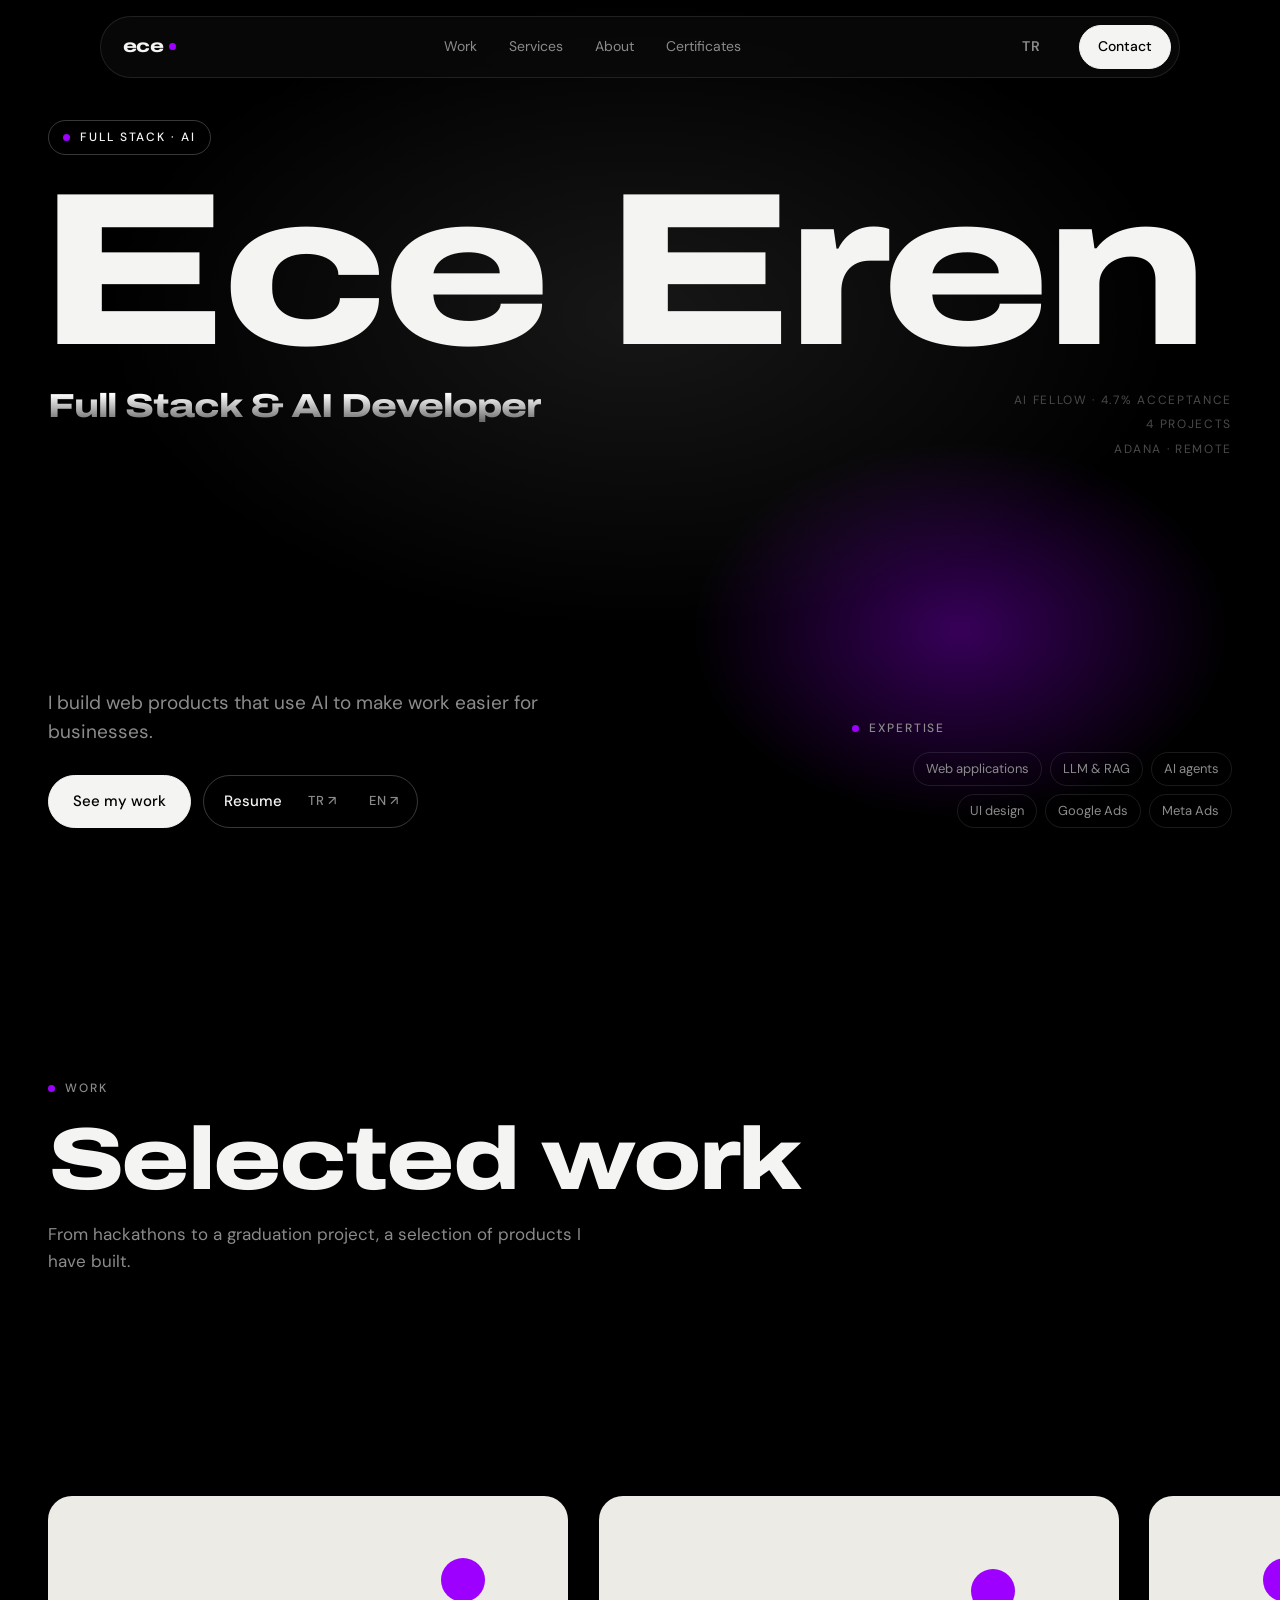
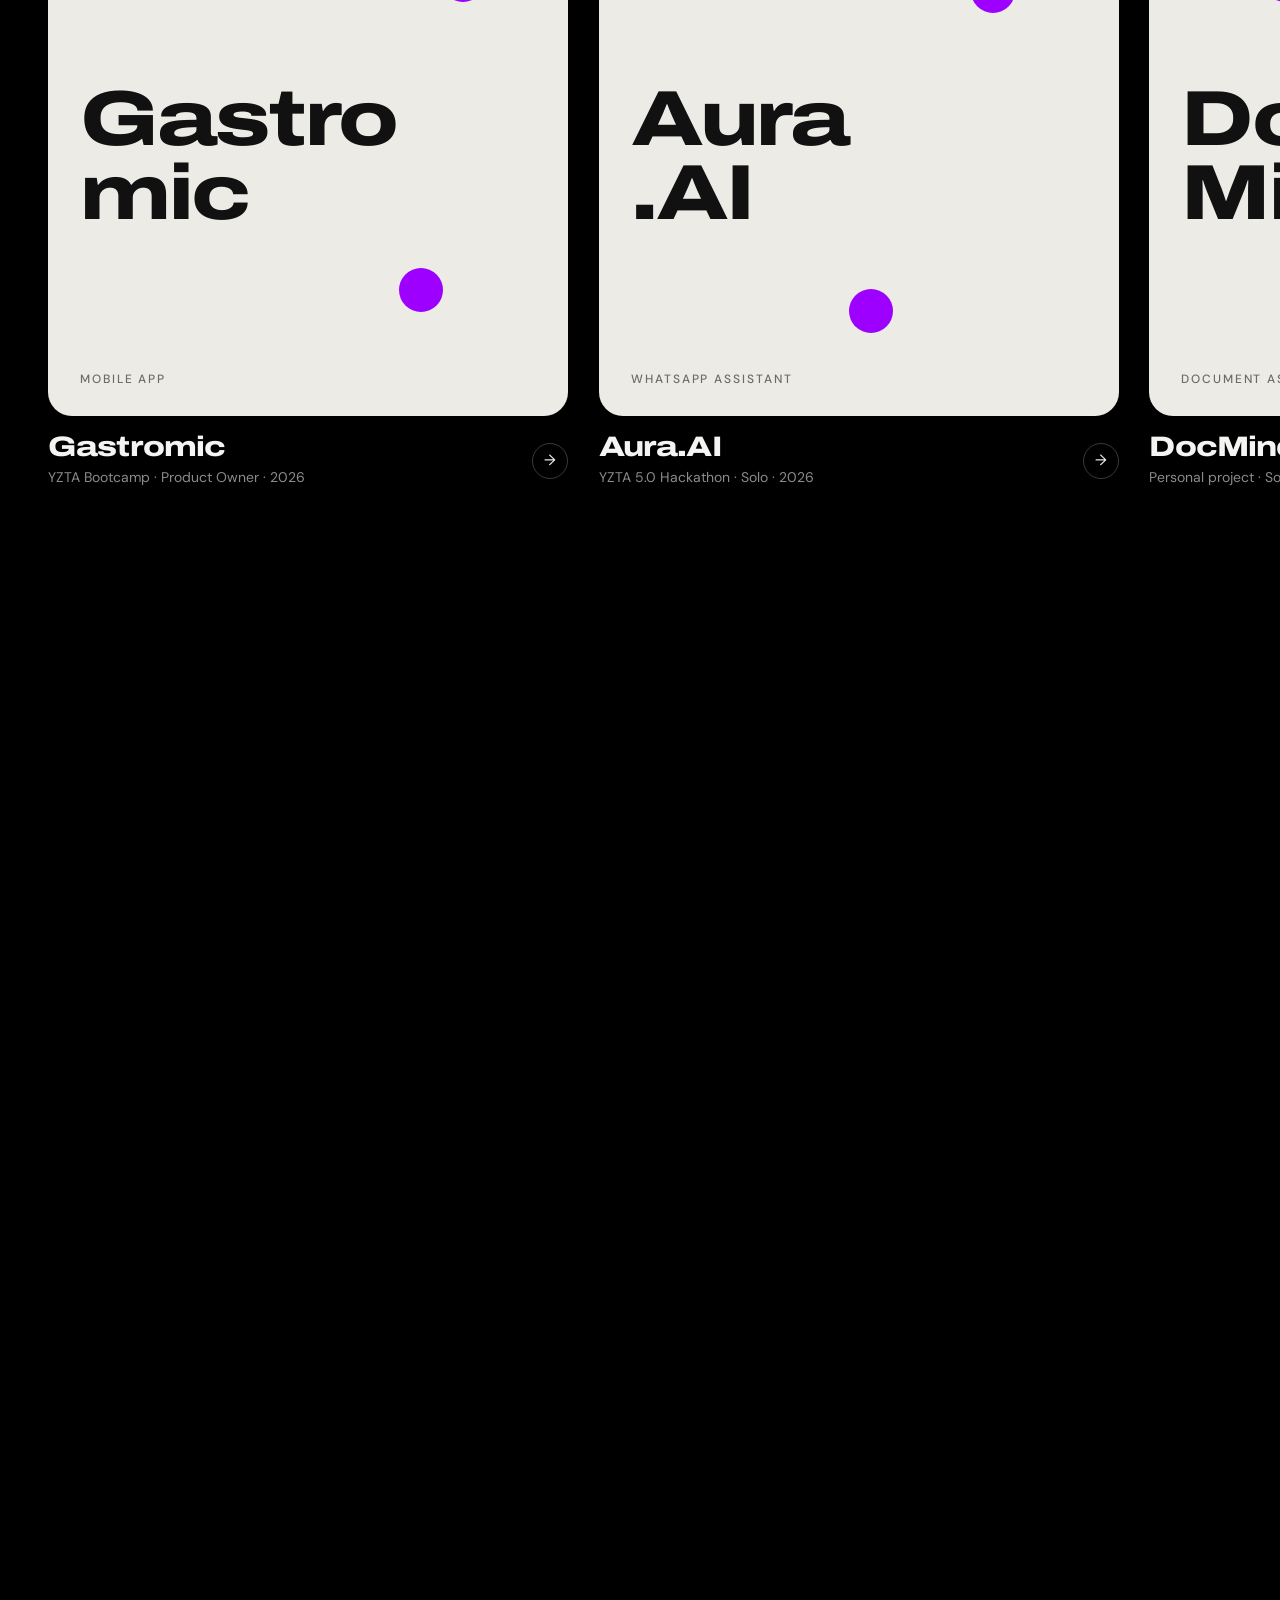
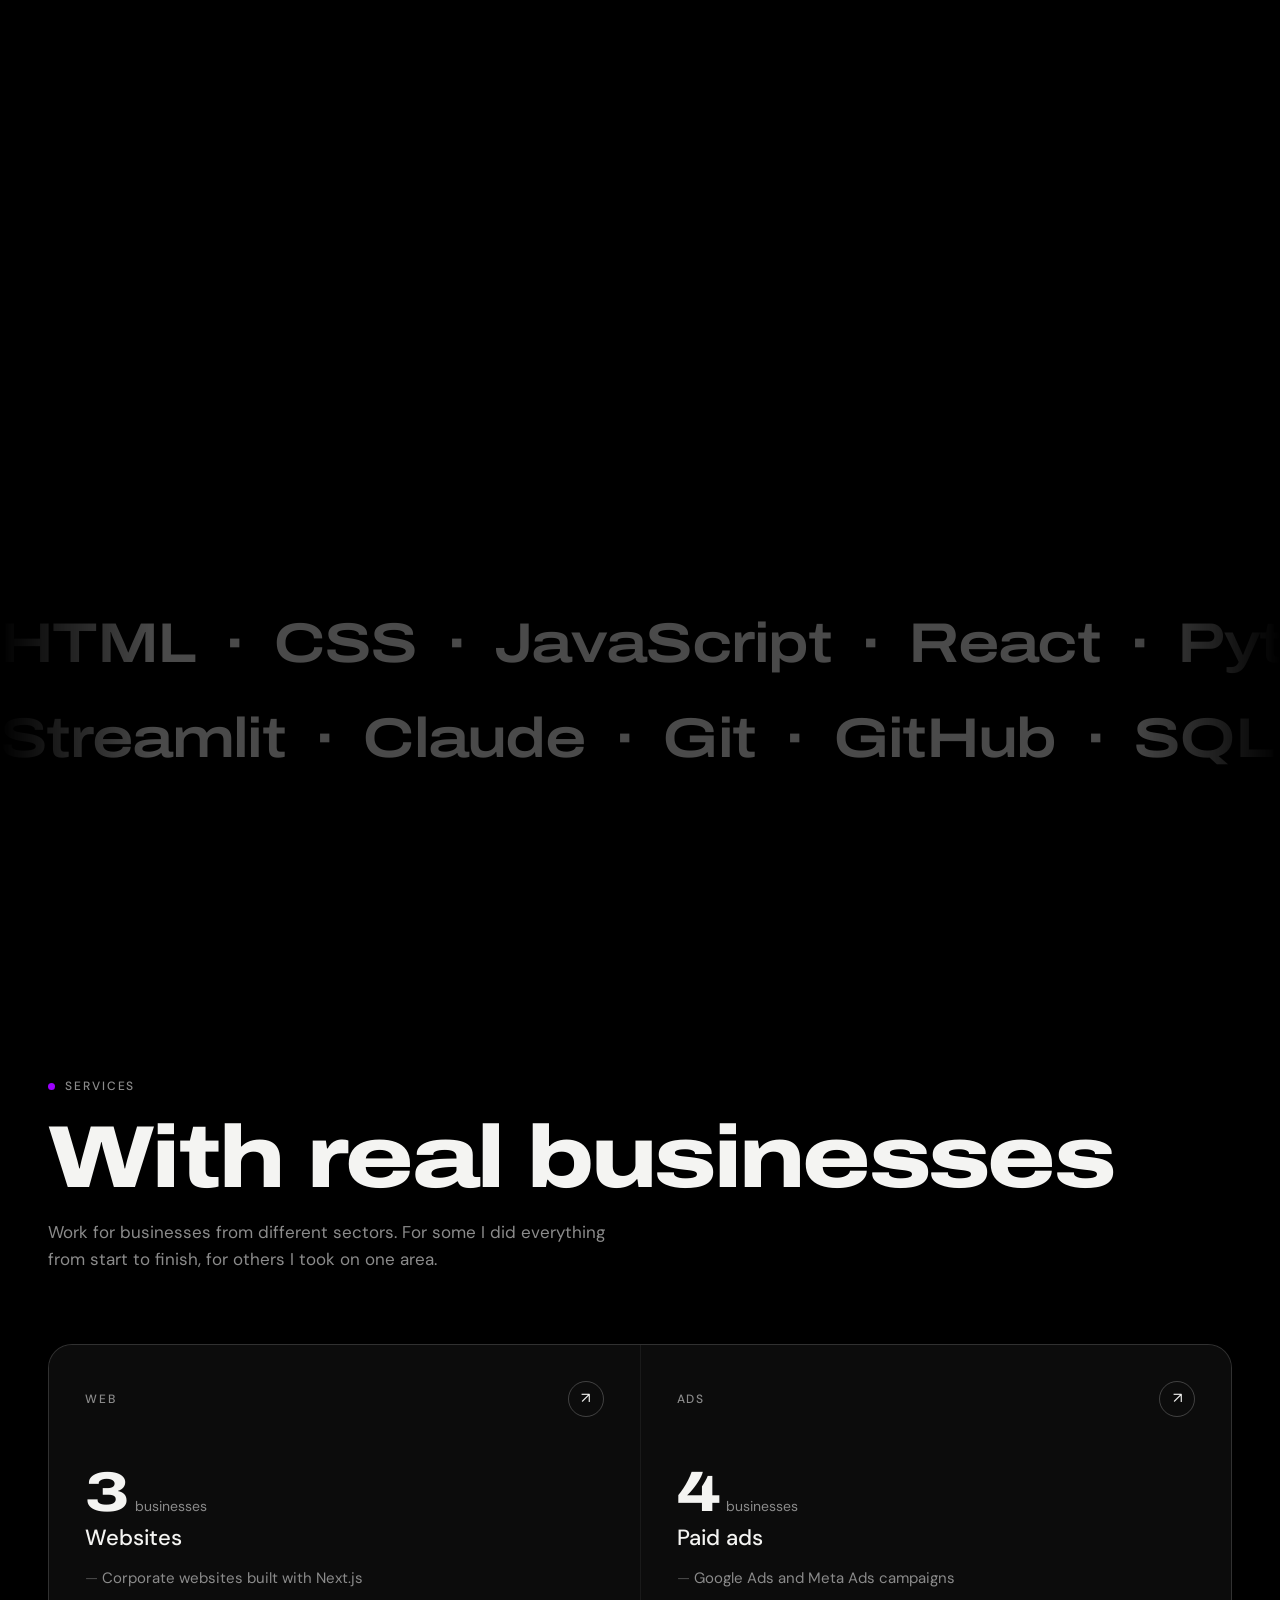
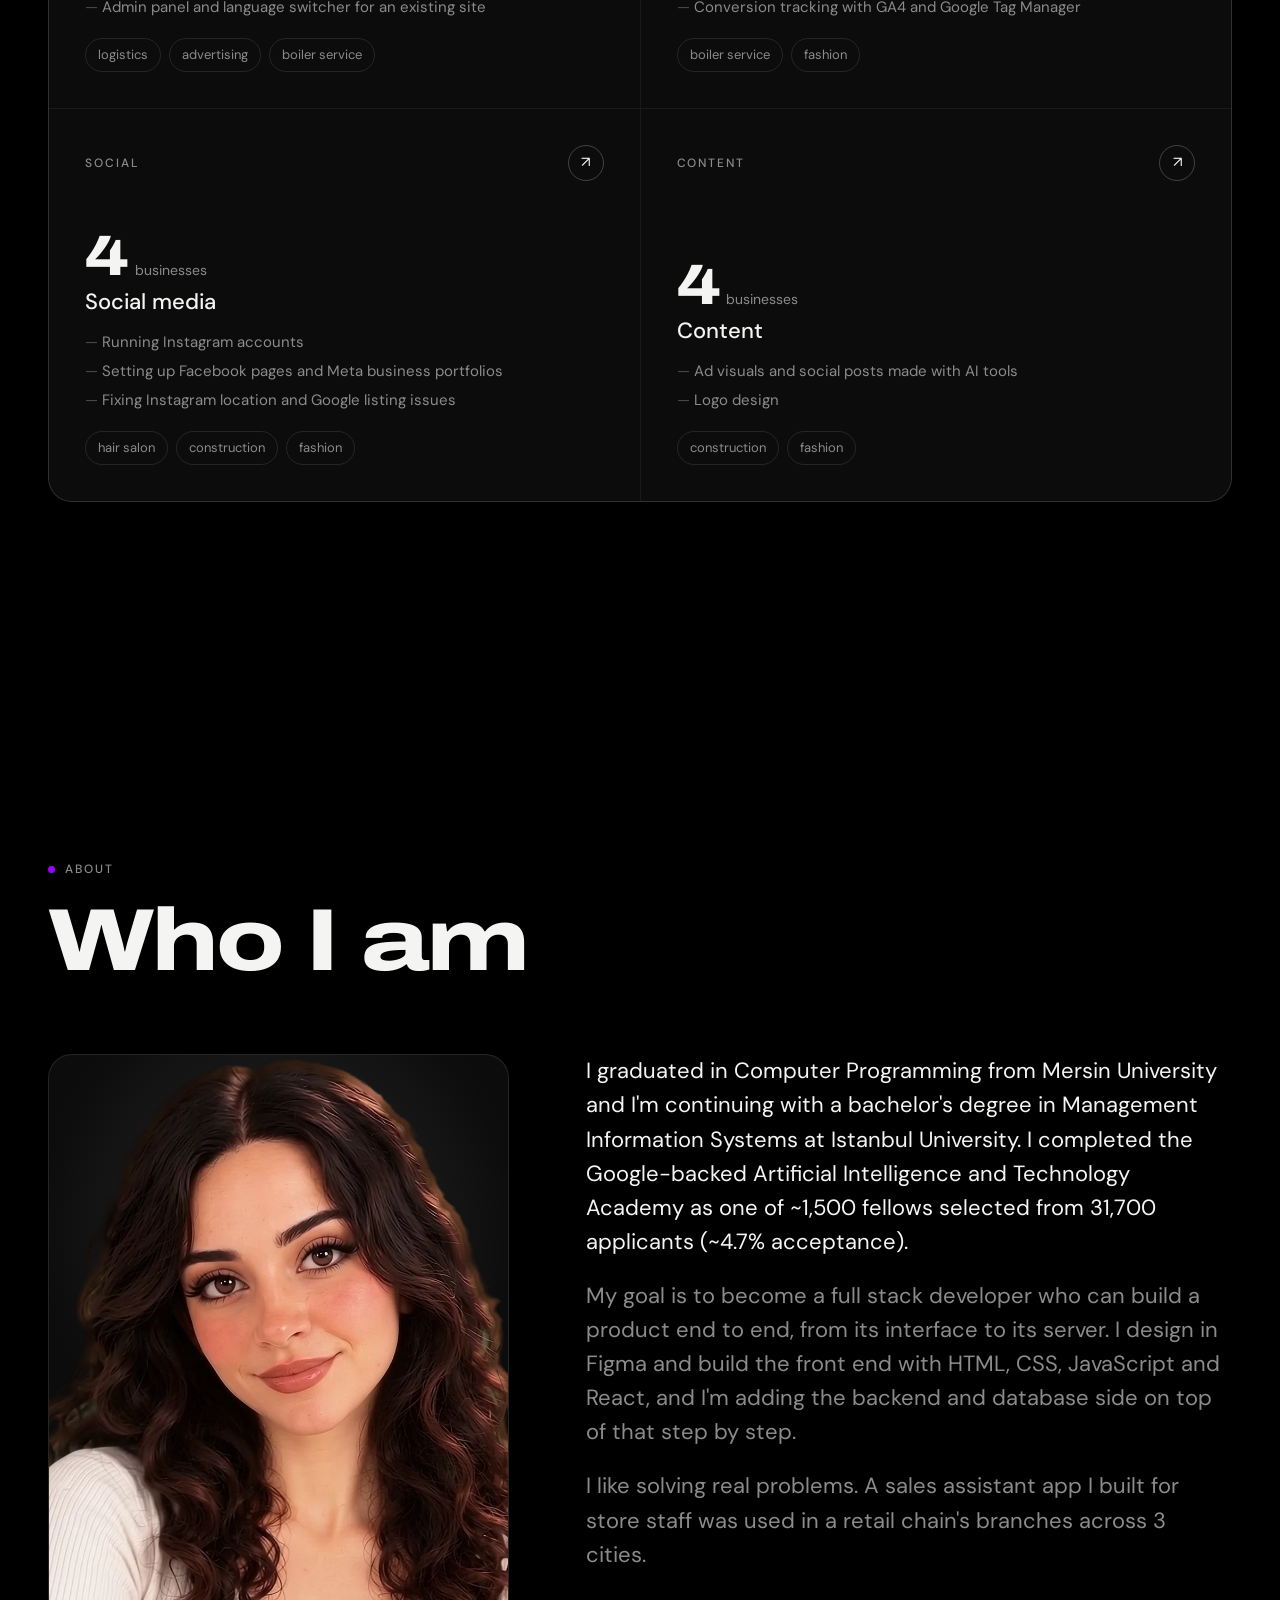
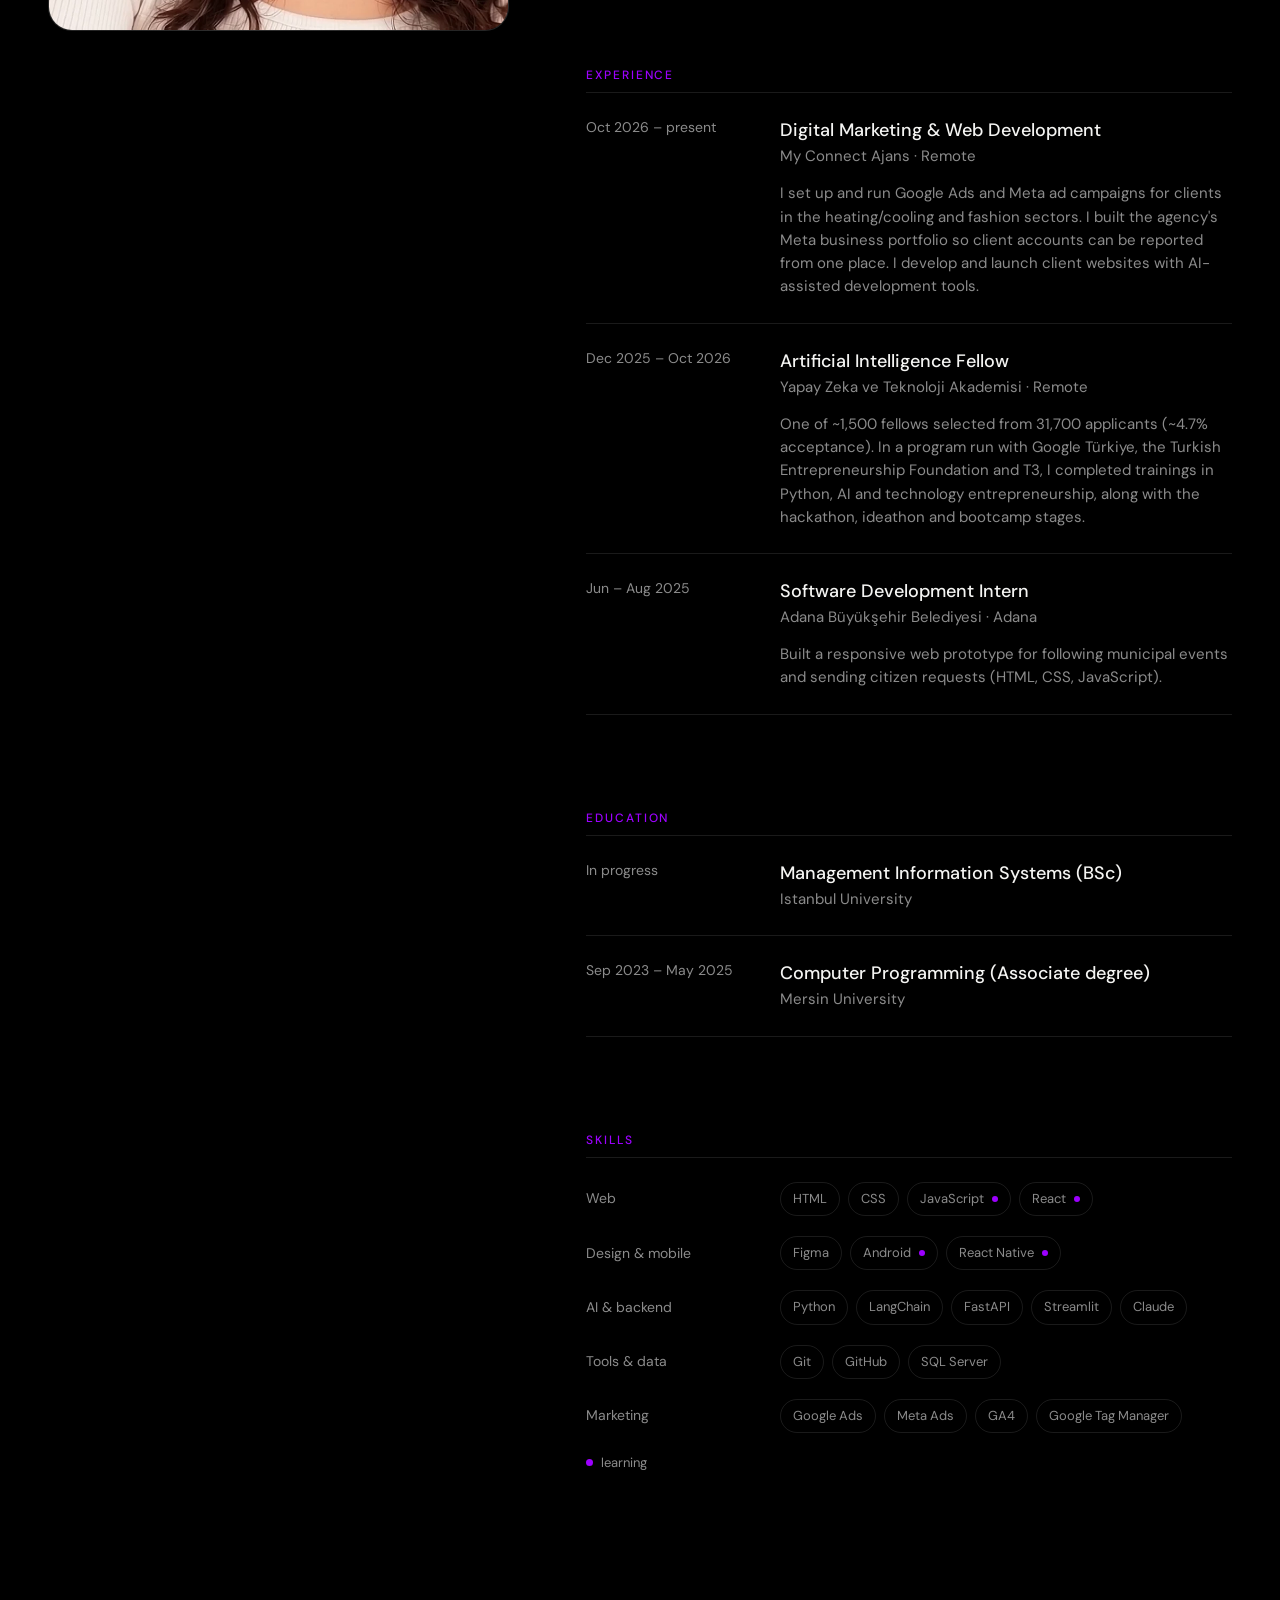
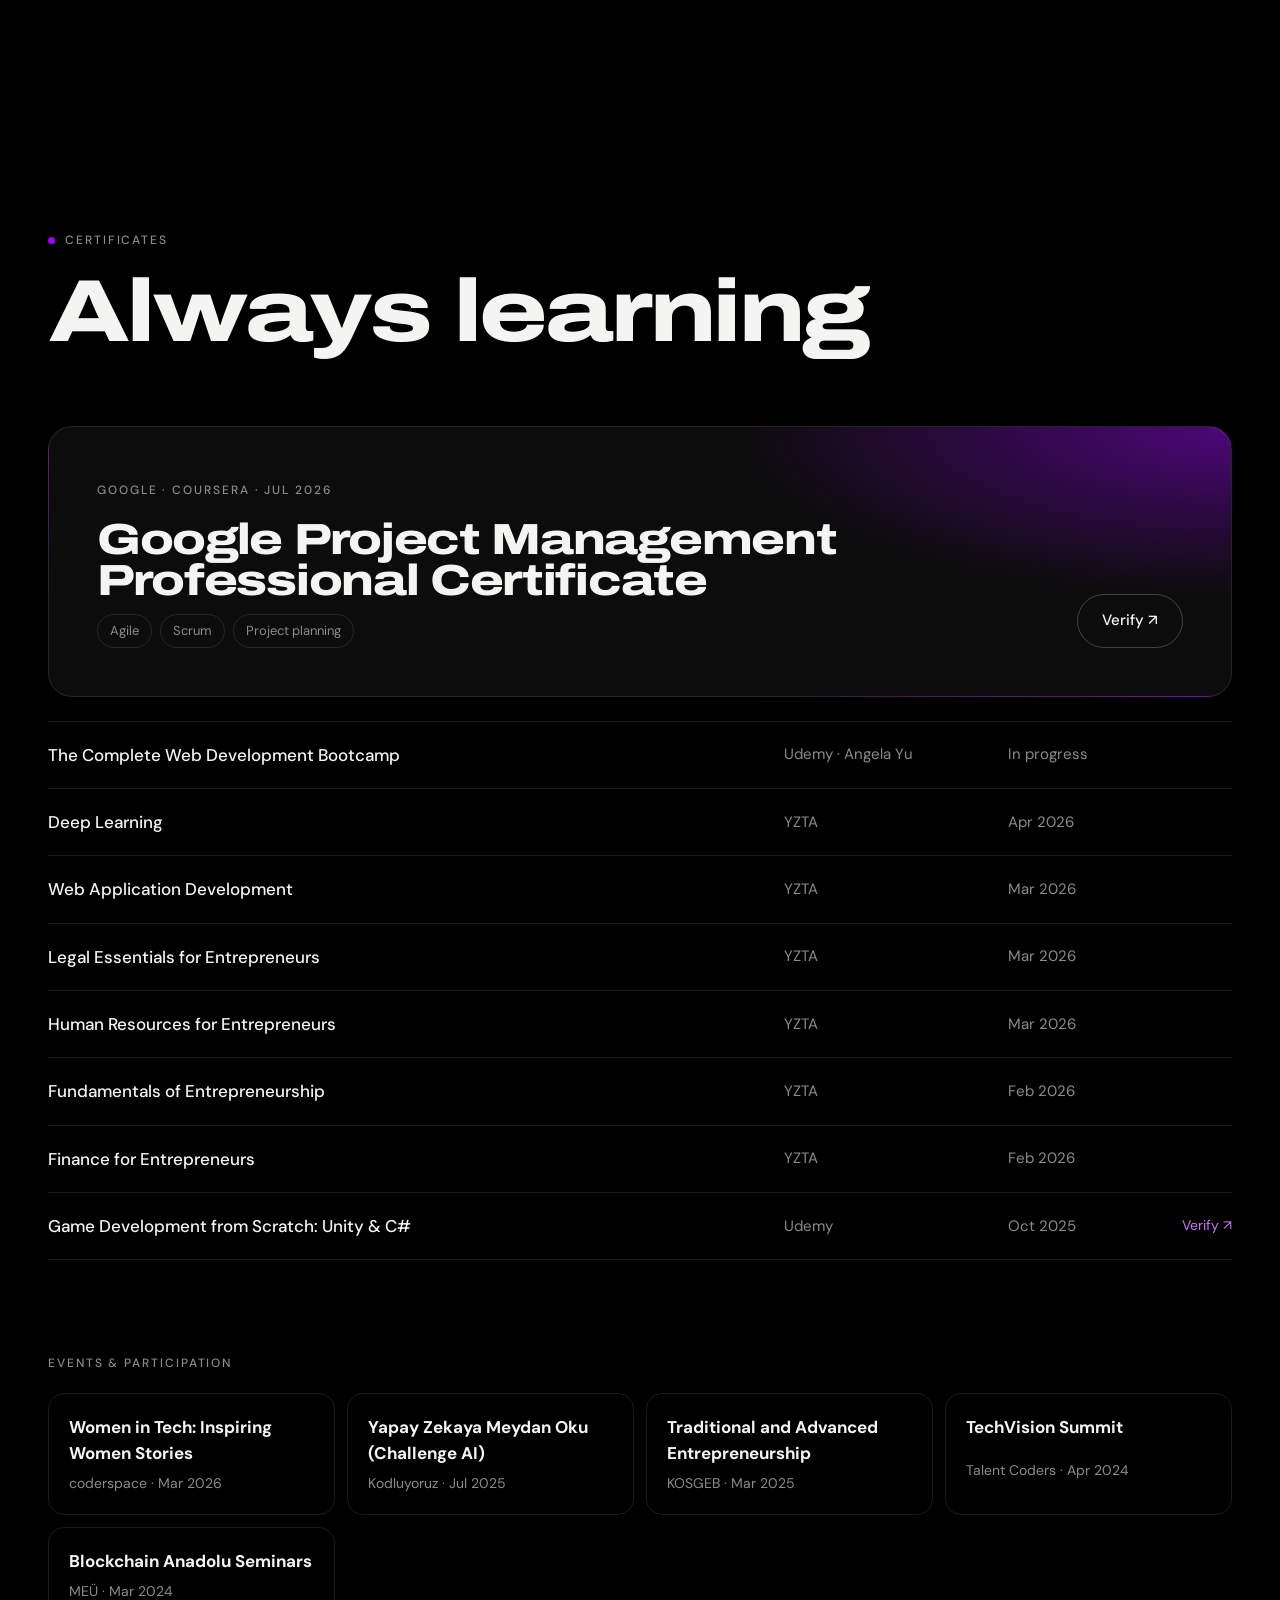
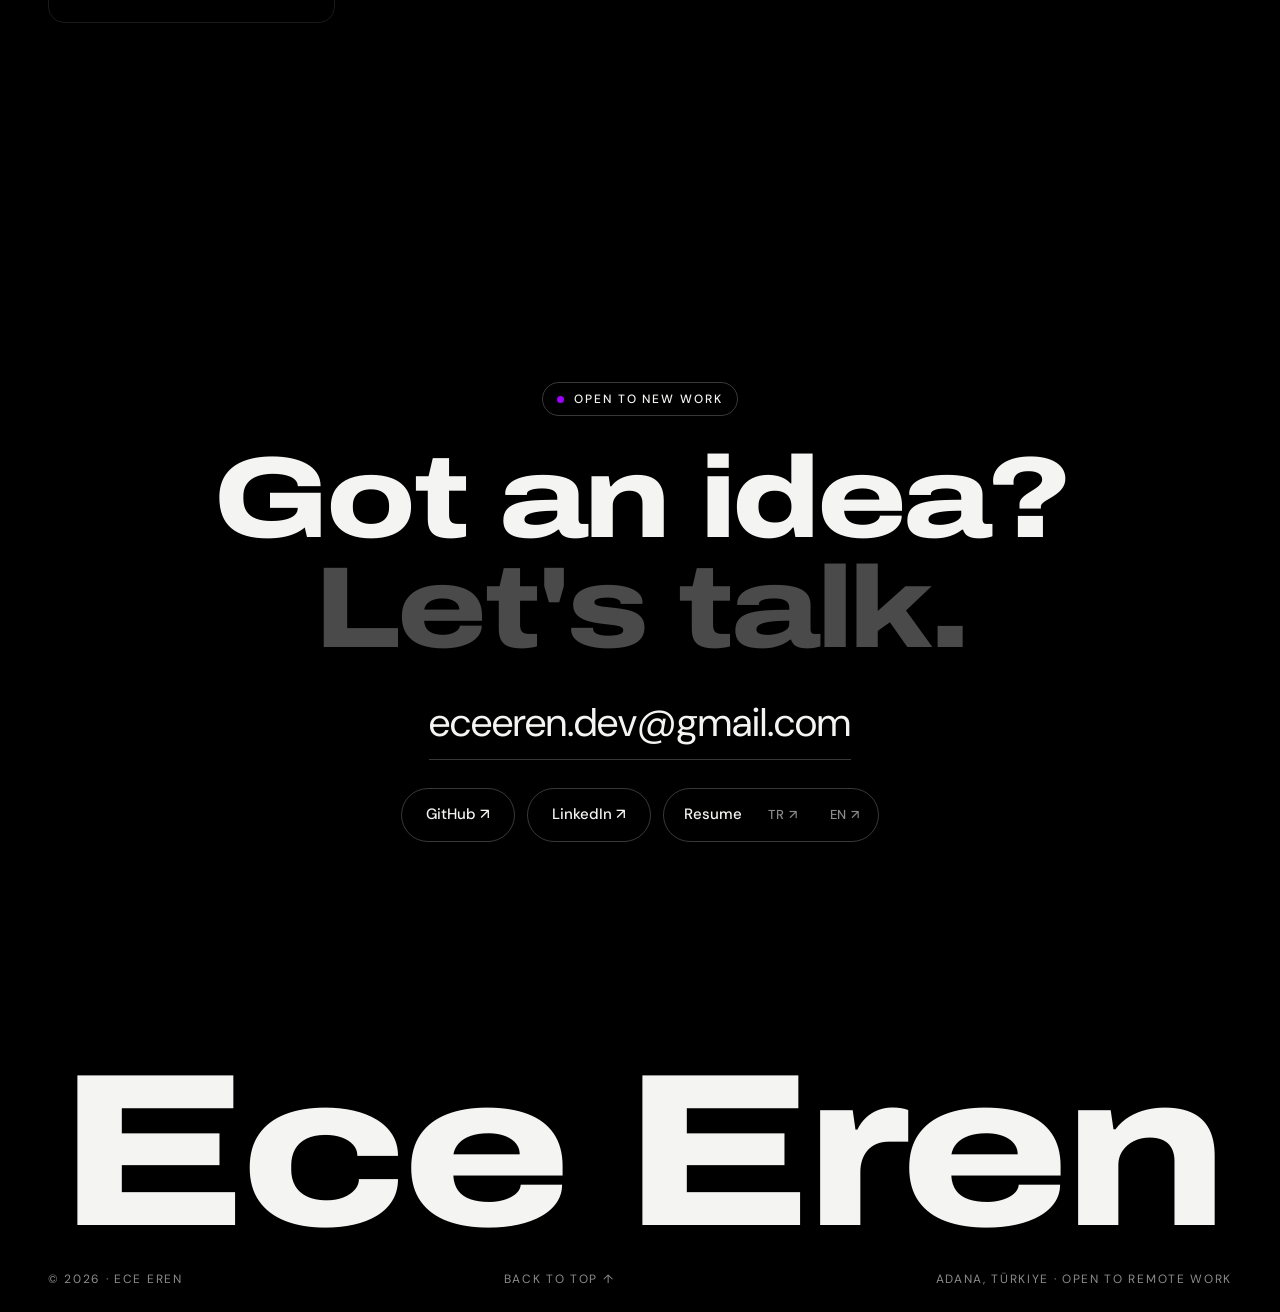
==== commit fa77b2fc: "Update resumes and offer both TR and EN on every page" ====
--- a/en/index.html
+++ b/en/index.html
@@ -52,7 +52,7 @@
           <p class="hero__text">I build web products that use AI to make work easier for businesses.</p>
           <div class="btn-row">
             <a class="btn btn--solid" href="#work">See my work</a>
-            <a class="btn" href="/assets/cv/Ece_Eren_CV_EN.pdf" target="_blank" rel="noopener">Resume ↗</a>
+            <span class="cv-pick" role="group" aria-label="Resume language"><span class="cv-pick__label">Resume</span><a href="/assets/cv/Ece_Eren_CV_TR.pdf" target="_blank" rel="noopener" hreflang="tr" lang="tr" title="Türkçe">TR ↗</a><a href="/assets/cv/Ece_Eren_CV_EN.pdf" target="_blank" rel="noopener" hreflang="en" lang="en" title="English">EN ↗</a></span>
           </div>
         </div>
 
@@ -361,7 +361,7 @@
         <div class="btn-row" style="justify-content: center;">
           <a class="btn" href="https://github.com/erenece" target="_blank" rel="noopener">GitHub ↗</a>
           <a class="btn" href="https://www.linkedin.com/in/ece-eren-7806ab247" target="_blank" rel="noopener">LinkedIn ↗</a>
-          <a class="btn" href="/assets/cv/Ece_Eren_CV_EN.pdf" target="_blank" rel="noopener">Resume ↗</a>
+          <span class="cv-pick" role="group" aria-label="Resume language"><span class="cv-pick__label">Resume</span><a href="/assets/cv/Ece_Eren_CV_TR.pdf" target="_blank" rel="noopener" hreflang="tr" lang="tr" title="Türkçe">TR ↗</a><a href="/assets/cv/Ece_Eren_CV_EN.pdf" target="_blank" rel="noopener" hreflang="en" lang="en" title="English">EN ↗</a></span>
         </div>
       </div>
     </section>
--- a/assets/css/style.css
+++ b/assets/css/style.css
@@ -139,6 +139,31 @@
 .btn--solid:hover { background: var(--accent); border-color: var(--accent); color: var(--on-accent); }
 
 .btn-row { display: flex; flex-wrap: wrap; gap: 12px; }
+
+/* CV dil seçimi: "Özgeçmiş | TR ↗ | EN ↗" tek bir hap içinde */
+.cv-pick {
+  display: inline-flex;
+  align-items: center;
+  gap: 4px;
+  padding: 4px 4px 4px 20px;
+  border: 1px solid var(--line-strong);
+  border-radius: 999px;
+  font-size: 15px;
+  font-weight: 500;
+}
+
+.cv-pick__label { margin-right: 8px; }
+
+.cv-pick a {
+  padding: 9px 14px;
+  border-radius: 999px;
+  font-size: 13px;
+  letter-spacing: 0.06em;
+  color: var(--muted);
+  transition: background 0.25s, color 0.25s;
+}
+
+.cv-pick a:hover { background: var(--accent); color: var(--on-accent); }
 
 /* yuvarlak ok ikonu (kartların köşesinde) */
 .arrow {
